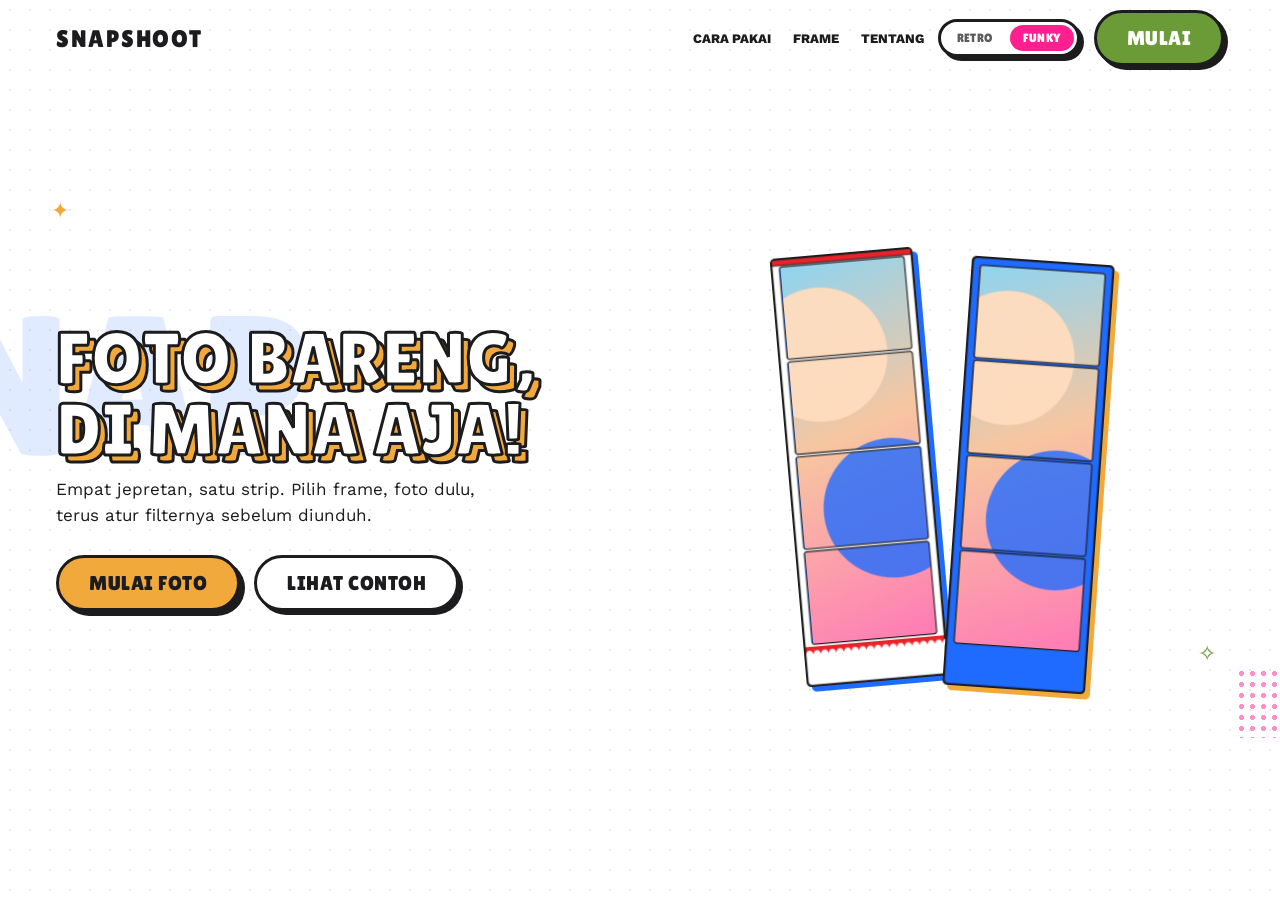
==== index.html @ 608e0dc8 "feat: end the photo session with a compact continue button so the last shot can be retaken" ====
<!DOCTYPE html>
<html lang="id" data-theme="funky">
<head>
<meta charset="utf-8">
<meta name="viewport" content="width=device-width, initial-scale=1, viewport-fit=cover">
<title>Snapshoot — Photobooth online, langsung dari browser</title>
<meta name="description" content="Photobooth virtual gratis. Ambil empat foto, pilih filter dan frame, lalu unduh strip fotomu. Semua diproses di perangkatmu sendiri.">
<meta name="theme-color" content="#1F6BFF">
<script>
(function () {
  var saved = null;
  try { saved = localStorage.getItem('snapshoot-theme'); } catch (e) {}
  document.documentElement.setAttribute('data-theme', saved === 'retro' ? 'retro' : 'funky');
})();
</script>
<link rel="preconnect" href="https://fonts.googleapis.com">
<link rel="preconnect" href="https://fonts.gstatic.com" crossorigin>
<link href="https://fonts.googleapis.com/css2?family=Fredoka:wght@500;600;700&family=Nunito:wght@400;600;700&family=Caveat:wght@600&family=Lilita+One&family=Work+Sans:wght@400;600;800&display=swap" rel="stylesheet">
<link rel="stylesheet" href="css/main.css">
<link rel="stylesheet" href="css/theme-retro.css">
<link rel="stylesheet" href="css/theme-funky.css">
</head>
<body>

<!-- landing -->
<section class="view view-landing is-active" id="view-landing">
  <div class="decor funky-decor" aria-hidden="true">
    <span class="decor-word decor-word-landing">SNAP</span>
    <span class="decor-star decor-star-a">✦</span>
    <span class="decor-star decor-star-b">✧</span>
    <span class="decor-dots decor-dots-a"></span>
  </div>

  <header class="site-head">
    <button class="brand" type="button" data-nav="landing">SNAPSHOOT</button>
    <div class="head-right">
      <nav class="head-nav">
        <button type="button" data-copy="nav.1" data-nav="frame"></button>
        <button type="button" data-copy="nav.2" data-nav="frame"></button>
        <button type="button" data-copy="nav.3" data-nav="landing"></button>
      </nav>
      <div class="theme-toggle" role="group" aria-label="Pilih tema tampilan">
        <button type="button" data-theme-set="retro">Retro</button>
        <button type="button" data-theme-set="funky">Funky</button>
      </div>
      <button class="btn btn-ghost head-cta" type="button" data-copy="nav.start" data-nav="frame"></button>
    </div>
  </header>

  <div class="landing-body">
    <div class="hero-banner funky-decor" aria-hidden="true">
      <span class="hero-banner-bolt">⚡</span>
      <span class="hero-banner-title" data-text="SNAPSHOOT">SNAPSHOOT</span>
      <span class="hero-banner-tag">STEP UP, STRIKE A POSE!</span>
    </div>

    <div class="hero-copy">
      <span class="hero-brand">SNAPSHOOT</span>
      <p class="hero-kicker retro-decor" data-copy="hero.kicker"></p>
      <h1 class="hero-title">
        <span class="hero-title-ghost" aria-hidden="true"></span>
        <span class="hero-title-main"></span>
      </h1>
      <p class="hero-sub" data-copy="hero.sub"></p>
      <div class="hero-actions">
        <button class="btn btn-primary" type="button" data-copy="hero.cta" data-nav="frame"></button>
        <button class="btn btn-ghost" type="button" data-copy="hero.ghost" data-nav="frame"></button>
      </div>
    </div>

    <div class="hero-strips" aria-hidden="true">
      <div class="hero-strip"><img alt="" id="hero-frame-1"></div>
      <div class="hero-strip"><img alt="" id="hero-frame-2"></div>
    </div>
  </div>

  <div class="page-foot foot-cta">
    <button class="btn btn-primary btn-block" type="button" data-copy="hero.cta" data-nav="frame"></button>
  </div>
</section>

<!-- pilih frame -->
<section class="view view-frame" id="view-frame">
  <div class="decor funky-decor" aria-hidden="true">
    <span class="decor-word decor-word-frame">FRAME</span>
    <span class="decor-star decor-star-a">✦</span>
    <span class="decor-checker"></span>
  </div>

  <div class="step-head">
    <button class="round-btn" type="button" data-nav="landing" aria-label="Kembali">
      <svg class="icon-back" viewBox="0 0 24 24" aria-hidden="true" focusable="false"><path d="M21 12H3.5M10.5 5.5 3.5 12l7 6.5"/></svg>
    </button>
    <div class="step-head-text">
      <span class="step-badge" data-copy="frame.step"></span>
      <h2 class="page-title" data-copy="frame.title"></h2>
    </div>
    <p class="page-sub" data-copy="frame.sub"></p>
  </div>

  <div class="page-body">
    <div class="grid grid-frame" id="frame-grid"></div>
  </div>

  <div class="page-foot foot-bar">
    <span class="foot-note" id="frame-note"></span>
    <button class="btn btn-primary" type="button" data-copy="frame.next" data-nav="capture"></button>
  </div>
</section>

<!-- capture -->
<section class="view view-capture" id="view-capture">
  <div class="decor funky-decor" aria-hidden="true">
    <span class="decor-rays"></span>
    <span class="decor-star decor-star-a">✦</span>
    <span class="decor-star decor-star-b">✧</span>
  </div>

  <div class="capture-top">
    <button class="round-btn round-btn-light is-close" type="button" id="capture-back" data-nav="frame" aria-label="Keluar dari kamera">
      <svg class="icon-back" viewBox="0 0 24 24" aria-hidden="true" focusable="false"><path d="M21 12H3.5M10.5 5.5 3.5 12l7 6.5"/></svg>
      <span class="icon-close">✕</span>
    </button>
    <span class="capture-count" id="capture-count"></span>
    <span class="round-spacer"></span>
    <button class="btn btn-primary capture-next" type="button" id="capture-next" data-copy="capture.next" data-nav="filter" hidden></button>
  </div>

  <div class="progress" id="capture-progress" aria-hidden="true"></div>

  <div class="capture-body">
    <div class="capture-main">
      <div class="stage" id="capture-stage">
        <video id="camera" playsinline autoplay muted></video>
        <span class="stage-hint" id="stage-hint"></span>
        <div class="countdown" id="countdown" hidden><span></span></div>
        <div class="stage-flash" id="stage-flash"></div>
        <div class="stage-thumbs" id="stage-thumbs"></div>
      </div>

      <div class="notice" id="panel-denied" hidden>
        <span class="notice-sticker funky-decor">CEK<br>IZIN</span>
        <div class="notice-icon"><span class="notice-icon-body"></span><span class="notice-icon-slash"></span></div>
        <div>
          <h2 class="notice-title" data-copy-html="denied.title"></h2>
          <p class="notice-text" id="denied-text"></p>
        </div>
        <div class="notice-box">
          <div class="notice-box-title" data-copy="denied.how"></div>
          <div class="notice-box-text" id="denied-steps"></div>
        </div>
      </div>

      <div class="notice" id="panel-upload" hidden>
        <div class="notice-icon notice-icon-upload"><span>↑</span></div>
        <div>
          <h2 class="notice-title" data-copy-html="upload.title"></h2>
          <p class="notice-text" data-copy="upload.text"></p>
        </div>
        <div class="upload-slots" id="upload-slots"></div>
        <p class="upload-status" id="upload-status"></p>
      </div>
    </div>

    <aside class="strip-panel" id="strip-panel">
      <span class="step-badge" data-copy="capture.panel"></span>
      <div class="strip-panel-slots" id="strip-panel-slots"></div>
      <p class="strip-panel-note" id="strip-panel-note"></p>
    </aside>
  </div>

  <div class="capture-controls" id="capture-controls">
    <button class="round-btn round-btn-soft" type="button" id="timer-btn">3s</button>
    <button class="shutter" type="button" id="shutter"><span>SNAP!</span></button>
    <button class="round-btn round-btn-accent" type="button" id="reset-btn" aria-label="Ulangi foto terakhir">↺</button>
  </div>

  <div class="page-foot capture-foot" id="denied-actions" hidden>
    <button class="btn btn-primary btn-block" type="button" id="retry-camera" data-copy="denied.retry"></button>
    <button class="btn btn-outline btn-block" type="button" id="open-upload" data-copy="denied.upload"></button>
  </div>

  <div class="page-foot capture-foot" id="upload-actions" hidden>
    <label class="btn btn-primary btn-block" for="upload-input" data-copy="upload.pick"></label>
    <input type="file" id="upload-input" accept="image/*" multiple hidden>
    <button class="btn btn-outline btn-block" type="button" id="upload-back" data-copy="upload.back"></button>
  </div>
</section>

<!-- pilih filter -->
<section class="view view-filter" id="view-filter">
  <div class="decor funky-decor" aria-hidden="true">
    <span class="decor-word decor-word-filter">POP</span>
    <span class="decor-star decor-star-a">✦</span>
    <span class="decor-star decor-star-b">✧</span>
  </div>

  <div class="step-head">
    <button class="round-btn" type="button" data-nav="capture" aria-label="Kembali">
      <svg class="icon-back" viewBox="0 0 24 24" aria-hidden="true" focusable="false"><path d="M21 12H3.5M10.5 5.5 3.5 12l7 6.5"/></svg>
    </button>
    <div class="step-head-text">
      <span class="step-badge" data-copy="filter.step"></span>
      <h2 class="page-title" data-copy="filter.title"></h2>
    </div>
    <p class="page-sub" data-copy="filter.sub"></p>
  </div>

  <div class="page-body">
    <div class="grid grid-filter" id="filter-grid"></div>
  </div>

  <div class="page-foot foot-bar">
    <span class="foot-note" id="filter-note"></span>
    <button class="btn btn-primary" type="button" data-copy="filter.next" data-nav="result"></button>
  </div>
</section>

<!-- hasil -->
<section class="view view-result" id="view-result">
  <div class="decor funky-decor" aria-hidden="true">
    <span class="decor-word decor-word-result">YAY</span>
    <span class="decor-star decor-star-a">✦</span>
    <span class="decor-star decor-star-b">✧</span>
    <span class="decor-dots decor-dots-a"></span>
  </div>

  <div class="result-body">
    <div class="result-preview">
      <div class="result-strip">
        <span class="result-sticker funky-decor">SNAP<br>CO.</span>
        <canvas id="result-canvas" width="600" height="1800" aria-label="Strip foto hasil"></canvas>
      </div>
    </div>

    <div class="result-copy">
      <div class="result-head">
        <span class="pill" data-copy="result.pill"></span>
        <h2 class="result-title" data-copy="result.title"></h2>
      </div>

      <div class="result-detail">
        <span class="result-detail-label" data-copy="result.detailLabel"></span>
        <p id="result-detail-text"></p>
      </div>

      <div class="result-actions">
        <button class="btn btn-primary" type="button" id="download-btn" data-copy="result.download"></button>
        <div class="result-actions-row">
          <button class="btn btn-secondary" type="button" id="share-btn" data-copy="result.share"></button>
          <button class="btn btn-ghost" type="button" id="again-btn" data-copy="result.again"></button>
        </div>
      </div>

      <p class="result-note retro-decor" data-copy="result.note"></p>
      <p class="result-status" id="result-status" role="status"></p>
    </div>
  </div>
</section>

<script src="js/data.js"></script>
<script src="js/frames.generated.js"></script>
<script src="js/theme.js"></script>
<script src="js/compositing.js"></script>
<script src="js/camera.js"></script>
<script src="js/main.js"></script>
</body>
</html>
---- css/main.css ----
*, *::before, *::after { box-sizing: border-box; }

html { -webkit-text-size-adjust: 100%; height: 100dvh; }

body {
  margin: 0;
  height: 100dvh;
  background-color: var(--bg);
  background-image: var(--bg-image);
  background-size: var(--bg-size);
  color: var(--ink);
  font-family: var(--font-body);
  -webkit-font-smoothing: antialiased;
  overflow: hidden;
}

button { font: inherit; color: inherit; background: none; border: none; padding: 0; cursor: pointer; }
img { display: block; max-width: 100%; }
h1, h2, p { margin: 0; }

.funky-decor { display: none; }
[data-theme="funky"] .funky-decor { display: block; }
[data-theme="funky"] .retro-decor { display: none; }

.view { display: none; position: relative; flex-direction: column; height: 100dvh; overflow: hidden; }
.view.is-active { display: flex; }

.decor { position: absolute; inset: 0; pointer-events: none; overflow: hidden; z-index: 0; }
.view > *:not(.decor) { position: relative; z-index: 1; }

/* tombol */
.btn {
  display: inline-flex;
  align-items: center;
  justify-content: center;
  font-family: var(--btn-font);
  font-weight: var(--btn-weight);
  font-size: var(--btn-size);
  letter-spacing: var(--btn-tracking);
  text-transform: var(--btn-transform);
  padding: var(--btn-pad);
  border-radius: var(--radius-btn);
  border: var(--bw) solid var(--bc);
  background: var(--surface);
  color: var(--ink);
  box-shadow: var(--shadow-btn);
  transition: transform .1s ease, box-shadow .1s ease, filter .1s ease;
}
.btn:active { transform: translate(var(--press), var(--press)); box-shadow: var(--shadow-btn-active); }
.btn-primary { background: var(--primary); color: var(--on-primary); }
.btn-secondary { background: var(--secondary); color: var(--on-secondary); }
.btn-ghost { background: var(--ghost-bg); border: var(--ghost-bw) solid var(--ghost-border); color: var(--ghost-ink); box-shadow: var(--shadow-ghost); }
.btn-outline { background: var(--outline-bg); border: var(--outline-bw) solid var(--outline-border); color: var(--outline-ink); box-shadow: var(--shadow-outline); }
.btn-block { width: 100%; padding: var(--btn-pad-block); font-size: var(--btn-size-block); }
label.btn { cursor: pointer; }

.round-btn {
  width: var(--round-size);
  height: var(--round-size);
  flex: 0 0 var(--round-size);
  padding: 0;
  border-radius: 50%;
  border: var(--round-bw) solid var(--round-bc);
  background: var(--round-bg);
  color: var(--round-ink);
  box-shadow: var(--shadow-round);
  font-size: 17px;
  line-height: 1;
  display: flex;
  align-items: center;
  justify-content: center;
}
.icon-back {
  width: 62%;
  height: 62%;
  fill: none;
  stroke: currentColor;
  stroke-width: var(--icon-stroke);
  stroke-linecap: var(--icon-cap);
  stroke-linejoin: var(--icon-join);
}
.round-btn.is-close .icon-back { display: none; }
.round-btn:not(.is-close) .icon-close { display: none; }
.round-btn:disabled { opacity: .4; cursor: default; }
.round-spacer { width: var(--round-size); flex: 0 0 var(--round-size); }
.round-btn-light { border-color: var(--round-light-bc); background: var(--round-light-bg); color: var(--round-light-ink); }
.round-btn-soft {
  width: var(--ctrl-size);
  height: var(--ctrl-size);
  flex-basis: var(--ctrl-size);
  background: var(--soft-bg);
  color: var(--soft-ink);
  border: var(--ctrl-bw) solid var(--ctrl-bc);
  box-shadow: var(--shadow-ctrl);
  font-family: var(--ctrl-font);
  font-size: 15px;
}
.round-btn-accent {
  width: var(--ctrl-size);
  height: var(--ctrl-size);
  flex-basis: var(--ctrl-size);
  background: var(--accent);
  color: var(--on-accent);
  border: var(--ctrl-bw) solid var(--ctrl-bc);
  box-shadow: var(--shadow-ctrl);
  font-size: 21px;
}

/* header landing */
.site-head {
  display: flex;
  align-items: center;
  justify-content: space-between;
  gap: 12px;
  padding: 12px var(--pad) 0;
  min-height: 34px;
}
.brand {
  font-family: var(--brand-font);
  font-weight: var(--brand-weight);
  font-size: var(--brand-size);
  letter-spacing: var(--brand-tracking);
  color: var(--brand-ink);
  background: var(--brand-bg);
  border: var(--brand-border);
  border-radius: 30px;
  padding: var(--brand-pad);
  box-shadow: var(--brand-shadow);
}
.head-right { display: flex; align-items: center; gap: 14px; margin-left: auto; }
.head-nav { display: none; gap: 22px; font-family: var(--nav-font); font-weight: var(--nav-weight); font-size: var(--nav-size); text-transform: var(--nav-transform); color: var(--nav-ink); }
.head-nav button { color: inherit; text-transform: inherit; }
.head-cta { display: none; }
.theme-toggle {
  display: flex;
  gap: 4px;
  padding: 3px;
  border-radius: 30px;
  border: var(--toggle-bw) solid var(--toggle-bc);
  background: var(--surface);
  box-shadow: var(--shadow-toggle);
}
.theme-toggle button {
  font-family: var(--btn-font);
  font-weight: var(--btn-weight);
  font-size: 11.5px;
  letter-spacing: .4px;
  text-transform: var(--btn-transform);
  padding: 6px 13px;
  border-radius: 30px;
  color: var(--muted);
}
.theme-toggle button.is-active { background: var(--select); color: var(--on-select); }

/* landing */
.landing-body {
  flex: 1;
  min-height: 0;
  display: flex;
  flex-direction: column;
  justify-content: center;
  gap: var(--hero-gap);
  padding: 8px var(--pad) 6px;
}
.hero-copy { display: flex; flex-direction: column; align-items: var(--hero-align); text-align: var(--hero-text-align); }
.hero-brand {
  display: none;
  font-family: var(--brand-font);
  font-weight: var(--brand-weight);
  font-size: 15px;
  letter-spacing: var(--brand-tracking);
  color: var(--brand-ink);
  margin-bottom: 10px;
}
.hero-kicker { font-family: var(--font-accent); font-weight: 600; font-size: 26px; line-height: 1; color: var(--select); }
.hero-title {
  position: relative;
  margin-top: var(--hero-title-gap);
  font-family: var(--font-display);
  font-weight: var(--display-weight);
  font-size: var(--hero-size);
  line-height: var(--title-leading);
  letter-spacing: var(--title-tracking);
  text-transform: var(--title-transform);
  color: var(--ink);
}
.hero-title-main { position: relative; display: block; }
.hero-title-main span { color: var(--title-accent); }
.hero-title-ghost { display: none; }
.hero-sub { margin-top: 12px; font-size: var(--hero-sub-size); line-height: 1.55; color: var(--muted); max-width: var(--hero-sub-width); }
.hero-actions { display: none; gap: 14px; margin-top: 26px; }
.hero-strips { flex: 1; min-height: 0; container-type: size; display: flex; justify-content: center; align-items: center; gap: 14px; padding: 4px 0; }
.hero-strip { position: relative; display: inline-block; filter: var(--strip-shadow); }
.hero-strip::before { content: ''; position: absolute; top: 2.2%; bottom: 10%; left: 6.7%; right: 6.7%; background: var(--photo-placeholder); }
.hero-strip img { position: relative; height: min(30vh, 268px, calc(100cqh - 16px)); width: auto; }
.hero-strip:first-child { transform: rotate(-4deg); }
.hero-strip:last-child { transform: rotate(4deg); margin-top: 16px; }

.page-foot { padding: 16px var(--pad) var(--foot-bottom); display: flex; flex-direction: column; gap: 10px; }
.page-foot[hidden] { display: none; }
.foot-cta { background: var(--foot-cta-bg); }
.foot-bar { flex-direction: row; align-items: center; gap: 12px; background: var(--foot-bg); border-top: var(--foot-line); }
.foot-note { flex: 1; font-family: var(--foot-font); font-weight: var(--foot-weight); font-size: var(--foot-size); color: var(--foot-ink); text-transform: var(--foot-transform); }

/* judul langkah */
.step-head {
  display: grid;
  grid-template-columns: auto 1fr;
  align-items: center;
  gap: 6px 12px;
  padding: 10px var(--pad) 0;
}
.step-head-text { display: contents; }
.step-badge {
  justify-self: start;
  font-family: var(--badge-font);
  font-weight: var(--badge-weight);
  font-size: var(--badge-size);
  letter-spacing: var(--badge-tracking);
  text-transform: uppercase;
  color: var(--badge-ink);
  background: var(--badge-bg);
  border: var(--badge-border);
  border-radius: 20px;
  padding: var(--badge-pad);
}
.page-title {
  grid-column: 1 / -1;
  margin-top: 8px;
  font-family: var(--font-display);
  font-weight: var(--display-weight);
  font-size: var(--page-title-size);
  line-height: var(--title-leading);
  text-transform: var(--title-transform);
  color: var(--ink);
}
.page-sub { grid-column: 1 / -1; margin-top: 6px; font-size: var(--sub-size); line-height: 1.5; color: var(--muted); }

.page-body { flex: 1; min-height: 0; overflow-y: auto; overscroll-behavior: contain; padding: var(--grid-top) var(--pad) 18px; }

/* kartu pilihan */
.grid { display: grid; gap: var(--grid-gap); align-content: start; }
.grid-filter { grid-template-columns: repeat(2, 1fr); }
.grid-frame { grid-template-columns: repeat(2, 1fr); }

.card { display: flex; flex-direction: column; text-align: left; }
.card-label {
  font-family: var(--card-label-font);
  font-weight: var(--card-label-weight);
  font-size: var(--card-label-size);
  text-transform: var(--card-label-transform);
  color: var(--ink);
}
.card.is-selected .card-label { color: var(--select); }
.card-check {
  position: absolute;
  top: var(--check-top);
  right: var(--check-right);
  z-index: 2;
  width: var(--check-size);
  height: var(--check-size);
  border-radius: 50%;
  background: var(--accent);
  color: var(--on-accent);
  border: var(--check-border);
  display: none;
  align-items: center;
  justify-content: center;
  font-family: var(--check-font);
  font-size: var(--check-font-size);
  transform: rotate(var(--check-rotate));
}
.card.is-selected .card-check { display: flex; }

.filter-card .card-label { margin-top: var(--filter-label-gap); }
.filter-preview {
  position: relative;
  aspect-ratio: 520 / 383;
  border-radius: var(--filter-preview-radius);
  border: var(--card-border);
}
.filter-preview-media {
  position: absolute;
  inset: 0;
  border-radius: inherit;
  background: var(--photo-placeholder);
  background-size: cover;
  background-position: center;
}
.card.is-selected .filter-preview { border: var(--card-border-selected); }
.card.is-selected .filter-preview::after {
  content: '';
  position: absolute;
  inset: 0;
  border-radius: inherit;
  box-shadow: var(--filter-selected-shadow);
  pointer-events: none;
}

.frame-card { align-items: center; text-align: center; gap: 8px; container-type: inline-size; }
.frame-thumb {
  position: relative;
  display: block;
  width: min(100%, calc(62vh / 3));
  aspect-ratio: 1 / 3;
  filter: var(--frame-thumb-shadow);
}
.frame-thumb-fill { position: absolute; top: 2.2%; bottom: 10%; left: 6.7%; right: 6.7%; background: var(--photo-placeholder); }
.frame-thumb img { position: absolute; inset: 0; width: 100%; height: 100%; }
.card.is-selected .frame-thumb { outline: var(--frame-outline); outline-offset: 5px; border-radius: 3px; }

/* capture */
.view-capture { background: var(--capture-bg); color: var(--on-capture); }
.capture-top { display: flex; align-items: center; justify-content: space-between; gap: 10px; padding: 10px var(--pad) 0; }
.capture-next { padding: 10px 20px; font-size: 15px; }
.capture-next[hidden] { display: none; }
.capture-top:has(.capture-next:not([hidden])) .round-spacer { display: none; }
.capture-count {
  font-family: var(--count-font);
  font-weight: var(--count-weight);
  font-size: var(--count-size);
  letter-spacing: var(--count-tracking);
  text-transform: var(--title-transform);
  color: var(--count-ink);
  background: var(--count-bg);
  border: var(--count-border);
  border-radius: 30px;
  padding: var(--count-pad);
  box-shadow: var(--count-shadow);
}
.progress { display: flex; gap: 7px; padding: 14px var(--pad) 0; }
.progress[hidden] { display: none; }
.progress-bar { flex: 1; height: var(--progress-h); border-radius: 6px; border: var(--progress-border); background: var(--progress-bg); }
.progress-bar.is-filled { background: var(--progress-fill); }

.capture-body { flex: 1; display: flex; flex-direction: column; padding: 16px var(--pad); min-height: 0; }
.capture-main { flex: 1; min-height: 0; display: flex; align-items: center; justify-content: center; container-type: size; }

.stage {
  position: relative;
  width: min(100%, calc(100cqh * 3 / 4));
  aspect-ratio: 3 / 4;
  border-radius: var(--radius-stage);
  border: var(--stage-border);
  box-shadow: var(--shadow-stage);
  overflow: hidden;
  background: var(--stage-bg);
}
.stage[hidden] { display: none; }
.stage video { width: 100%; height: 100%; object-fit: cover; transform: scaleX(-1); }
.stage-hint { position: absolute; top: 13px; left: 13px; font-family: ui-monospace, Menlo, monospace; font-size: 10.5px; color: rgba(255, 255, 255, .55); }
.countdown { position: absolute; inset: 0; display: flex; align-items: center; justify-content: center; }
.countdown[hidden] { display: none; }
.countdown span {
  display: flex;
  align-items: center;
  justify-content: center;
  width: var(--countdown-circle);
  height: var(--countdown-circle);
  border-radius: 50%;
  background: var(--countdown-bg);
  font-family: var(--font-display);
  font-weight: var(--display-weight);
  font-size: var(--countdown-size);
  line-height: 1;
  color: var(--countdown-ink);
  -webkit-text-stroke-width: var(--countdown-stroke-w);
  -webkit-text-stroke-color: var(--countdown-stroke-c);
}
.stage-flash { position: absolute; inset: 0; background: #fff; opacity: 0; pointer-events: none; }
.stage-flash.is-on { animation: flash .45s ease-out; }
@keyframes flash { from { opacity: .85; } to { opacity: 0; } }

.stage-thumbs { position: absolute; left: 0; right: 0; bottom: 0; display: flex; gap: 6px; padding: 12px; justify-content: center; }
.stage-thumb {
  width: var(--thumb-w);
  height: var(--thumb-h);
  border-radius: 5px;
  border: 2px dashed var(--thumb-empty-border);
  display: flex;
  align-items: center;
  justify-content: center;
  font-size: 12px;
  color: rgba(255, 255, 255, .5);
  overflow: hidden;
}
.stage-thumb.is-filled { border: var(--thumb-border); }
.stage-thumb canvas { width: 100%; height: 100%; object-fit: cover; }

.capture-controls { display: flex; align-items: center; justify-content: space-between; padding: 0 var(--pad) var(--controls-bottom); }
.capture-controls[hidden] { display: none; }
.shutter {
  width: var(--shutter-size);
  height: var(--shutter-size);
  border-radius: 50%;
  background: var(--shutter-bg);
  border: var(--shutter-border);
  box-shadow: var(--shutter-shadow);
  font-family: var(--font-display);
  font-size: 17px;
  color: var(--shutter-ink);
}
.shutter span { display: var(--shutter-label); }
.shutter:disabled { filter: grayscale(1); opacity: .5; cursor: default; }

.capture-foot { background: var(--capture-foot-bg); }

.strip-panel { display: none; }

/* state izin kamera & unggah */
.notice {
  position: relative;
  width: 100%;
  display: flex;
  flex-direction: column;
  align-items: center;
  gap: var(--notice-gap);
  text-align: center;
  padding: var(--notice-pad);
  border-radius: var(--radius-stage);
  border: var(--notice-border);
  background: var(--notice-bg);
  box-shadow: var(--shadow-stage);
  color: var(--notice-ink);
}
.notice[hidden] { display: none; }
.notice-icon {
  position: relative;
  width: var(--notice-icon-size);
  height: var(--notice-icon-size);
  border-radius: 50%;
  background: var(--notice-icon-bg);
  border: var(--notice-icon-border);
  display: flex;
  align-items: center;
  justify-content: center;
}
.notice-icon-body { width: 36px; height: 28px; border: 3px solid var(--notice-icon-ink); border-radius: 6px; }
.notice-icon-slash { position: absolute; width: 66px; height: var(--notice-slash-h); border-radius: 3px; background: var(--danger); border: var(--notice-slash-border); transform: rotate(-38deg); }
.notice-icon-upload { font-family: var(--font-display); font-size: 30px; color: var(--notice-icon-ink); }
.notice-title { font-family: var(--font-display); font-weight: var(--display-weight); font-size: var(--notice-title-size); line-height: 1.1; text-transform: var(--title-transform); color: var(--notice-ink); }
.notice-text { margin-top: 10px; font-size: var(--notice-text-size); line-height: 1.6; color: var(--notice-muted); }
.notice-box { width: 100%; text-align: left; border-radius: var(--notice-box-radius); padding: 14px 16px; background: var(--notice-box-bg); border: var(--notice-box-border); }
.notice-box-title { font-family: var(--notice-box-font); font-weight: var(--notice-box-weight); font-size: var(--notice-box-title-size); color: var(--notice-box-title); margin-bottom: 6px; text-transform: var(--title-transform); }
.notice-box-text { font-size: 13px; line-height: 1.6; color: var(--notice-box-ink); }

.upload-slots { display: flex; gap: 8px; width: 100%; justify-content: center; }
.upload-slot {
  flex: 1;
  max-width: 74px;
  aspect-ratio: 3 / 4;
  border-radius: 6px;
  border: 2px dashed var(--upload-slot-border);
  display: flex;
  align-items: center;
  justify-content: center;
  font-size: 13px;
  color: var(--notice-muted);
  overflow: hidden;
}
.upload-slot.is-filled { border: var(--thumb-border); }
.upload-slot canvas { width: 100%; height: 100%; object-fit: cover; }
.upload-status { font-size: 13.5px; color: var(--notice-muted); }

/* hasil */
.result-body { flex: 1; display: flex; flex-direction: column; padding: 12px var(--pad) 0; }
.result-copy { display: contents; }
.result-head { order: 1; text-align: center; }
.pill {
  display: inline-block;
  font-family: var(--pill-font);
  font-weight: var(--pill-weight);
  font-size: var(--pill-size);
  letter-spacing: var(--pill-tracking);
  text-transform: uppercase;
  color: var(--pill-ink);
  background: var(--pill-bg);
  border: var(--pill-border);
  border-radius: 20px;
  padding: var(--pill-pad);
}
.result-title {
  margin-top: 10px;
  font-family: var(--font-display);
  font-weight: var(--result-title-weight);
  font-size: var(--result-title-size);
  line-height: 1.05;
  text-transform: var(--title-transform);
}
.result-preview { order: 2; flex: 1; display: flex; align-items: center; justify-content: center; min-height: 0; container-type: size; padding: 10px 0; }
.result-strip { position: relative; }
.result-strip canvas {
  display: block;
  width: auto;
  height: auto;
  max-height: min(52vh, 100cqh);
  max-width: 62vw;
  background: var(--photo-placeholder);
  filter: var(--strip-shadow);
}
.result-detail { order: 3; display: none; }
.result-actions { order: 4; display: flex; flex-direction: column; gap: 10px; padding: 14px var(--pad) var(--foot-bottom); margin: 0 calc(var(--pad) * -1); background: var(--foot-cta-bg); }
.result-actions-row { display: flex; gap: 10px; }
.result-actions .btn { flex: 1; white-space: nowrap; }
.result-actions > .btn { width: 100%; padding: var(--btn-pad-block); font-size: var(--btn-size-block); }
.result-note { order: 5; display: none; }
.result-status { order: 6; text-align: center; font-size: 13px; color: var(--muted); padding: 10px var(--pad) 16px; }
.result-status:empty { display: none; }

@media (min-width: 720px) {
  .head-nav { display: flex; }
  .hero-actions { display: flex; }
  .foot-cta { display: none; }
  .hero-strip img { height: min(34vh, 340px, calc(100cqh - 16px)); }
  .hero-strips { gap: 26px; }
  .hero-copy { align-items: center; text-align: center; }
  .hero-brand { font-size: 16px; margin-bottom: 12px; }
  .hero-sub { max-width: 44ch; }

  .step-head { padding-top: 14px; gap: 8px 14px; }
  .page-title { margin-top: 14px; }
  .page-sub { margin-top: 8px; }

  .grid-filter, .grid-frame { grid-template-columns: repeat(3, 1fr); gap: 26px; }

  .capture-main { justify-content: center; }
  .stage { width: min(100%, calc(100cqh * 520 / 383)); max-width: none; aspect-ratio: 520 / 383; }
  .capture-controls { justify-content: center; gap: 60px; }
  .notice { max-width: 560px; margin: 0 auto; }
  .capture-foot { flex-direction: row; max-width: 560px; width: 100%; align-self: center; }
  .capture-foot .btn { flex: 1; width: auto; }

  .result-strip canvas { max-height: min(52vh, 100cqh); max-width: 40vw; }
  .result-actions {
    flex-direction: row;
    padding-left: max(var(--pad), calc((100% - 560px) / 2 + var(--pad)));
    padding-right: max(var(--pad), calc((100% - 560px) / 2 + var(--pad)));
  }
  .result-actions > .btn { width: auto; flex: 1; }
  .result-actions-row { flex: 2; }
}

@media (min-width: 1080px) {
  .head-cta { display: inline-flex; }
  .landing-body { flex-direction: row; align-items: center; gap: 48px; padding-bottom: 40px; }
  .hero-copy { flex: 1; align-items: flex-start; text-align: left; }
  .hero-sub { max-width: 42ch; }
  .hero-strips { flex: 1; align-self: stretch; gap: 26px; }
  .hero-strip img { height: min(52vh, 430px, calc(100cqh - 16px)); }

  .step-head { display: flex; align-items: center; gap: 18px; padding-top: 24px; }
  .step-head-text { display: flex; flex-direction: column; align-items: flex-start; gap: 6px; }
  .page-title { margin-top: 0; }
  .page-sub { margin: 0 0 0 auto; text-align: right; max-width: 38ch; }

  .grid-filter { grid-template-columns: repeat(3, 1fr); gap: 22px; }
  .grid-frame { grid-template-columns: repeat(6, 1fr); gap: 22px; }

  .page-body { display: flex; overflow: hidden; padding-bottom: 12px; }
  .grid { flex: 1; min-height: 0; grid-auto-rows: minmax(0, 1fr); }
  .filter-preview { flex: 1; min-height: 0; aspect-ratio: auto; }
  .frame-thumb { flex: 1; min-height: 0; width: auto; max-width: 100%; max-height: calc(100cqw * 3); }

  .view-capture.is-active {
    display: grid;
    grid-template-columns: 1fr 320px;
    grid-template-rows: auto auto 1fr auto auto;
    column-gap: 36px;
    padding: 0 var(--pad);
  }
  .view-capture.is-active:has(#strip-panel[hidden]) { grid-template-columns: 1fr; column-gap: 0; }
  .capture-top { grid-column: 1 / -1; padding: 10px 0 0; }
  .progress { grid-column: 1 / -1; padding: 14px 0 0; }
  .capture-body { display: contents; }
  .capture-main { position: relative; z-index: 1; grid-column: 1; grid-row: 3; min-width: 0; padding-top: 16px; }
  .stage { width: 100%; max-width: none; height: 100%; aspect-ratio: auto; }
  .stage-thumbs { display: none; }
  .capture-controls { grid-column: 1; grid-row: 4; padding: 28px 0 34px; }
  .capture-foot { grid-column: 1 / -1; grid-row: 5; justify-self: center; }
  .strip-panel {
    position: relative;
    z-index: 1;
    grid-column: 2;
    grid-row: 3 / 5;
    display: flex;
    flex-direction: column;
    gap: 14px;
    margin: 16px 0 34px;
    padding: 22px;
    border-radius: var(--radius-stage);
    background: var(--panel-bg);
    border: var(--panel-border);
    box-shadow: var(--shadow-stage);
    color: var(--panel-ink);
  }
  .strip-panel[hidden] { display: none; }
  .strip-panel-slots { flex: 1; min-height: 0; display: flex; flex-direction: column; gap: 10px; }
  .panel-slot {
    flex: 1;
    min-height: 0;
    border-radius: 6px;
    border: 2px dashed var(--upload-slot-border);
    display: flex;
    align-items: center;
    justify-content: center;
    font-size: 12px;
    color: var(--panel-slot-ink);
    overflow: hidden;
  }
  .panel-slot.is-filled { border: var(--thumb-border); }
  .panel-slot canvas { width: 100%; height: 100%; object-fit: cover; }
  .strip-panel-note { text-align: center; font-family: var(--foot-font); font-weight: var(--foot-weight); font-size: var(--foot-size); color: var(--panel-note-ink); text-transform: var(--foot-transform); }

  .result-body { display: grid; grid-template-columns: 1fr 1fr; align-items: center; gap: 56px; padding: 36px 72px; }
  .result-copy { order: 2; display: flex; flex-direction: column; align-items: flex-start; gap: 14px; }
  .result-head { text-align: left; }
  .result-title { margin-top: 14px; font-size: var(--result-title-size-lg); }
  .result-preview { order: 1; align-self: stretch; padding: 0; }
  .result-strip canvas { max-height: min(66vh, 100cqh); max-width: 260px; }
  .result-detail { display: block; font-size: 17px; line-height: 1.6; color: var(--muted); max-width: 42ch; }
  .result-detail-label { display: none; }
  .result-actions { width: 100%; margin: 0; padding: 14px 0 0; background: none; max-width: 520px; flex-direction: row; }
  .result-actions > .btn { width: auto; flex: 1; }
  .result-note { display: block; font-family: var(--font-accent); font-weight: 600; font-size: 22px; color: var(--select); }
  .result-status { text-align: left; padding: 0; }
}
---- css/theme-retro.css ----
:root, [data-theme="retro"] {
  --bg: #F7EFE1;
  --bg-image: none;
  --bg-size: auto;
  --surface: #FFFDF9;
  --ink: #4A3728;
  --muted: #7A6555;
  --primary: #D96B45;
  --on-primary: #FFFDF9;
  --select: #D96B45;
  --on-select: #FFFDF9;
  --danger: #D96B45;
  --secondary: #8A9A7E;
  --on-secondary: #FFFDF9;
  --accent: #E8B44A;
  --on-accent: #2B2320;

  --font-display: 'Fredoka', sans-serif;
  --font-body: 'Nunito', sans-serif;
  --font-accent: 'Caveat', cursive;
  --display-weight: 600;

  --pad: 24px;
  --foot-bottom: 34px;
  --controls-bottom: 38px;

  --radius-btn: 22px;
  --radius-stage: 22px;

  --bw: 0px;
  --bc: transparent;
  --press: 1px;
  --shadow-btn: none;
  --shadow-btn-active: none;
  --shadow-ghost: none;
  --shadow-outline: none;
  --shadow-toggle: 0 1px 0 rgba(74, 55, 40, .08);
  --shadow-stage: none;
  --toggle-bw: 1px;
  --toggle-bc: rgba(74, 55, 40, .14);

  --btn-font: 'Fredoka', sans-serif;
  --btn-weight: 600;
  --btn-size: 16px;
  --btn-tracking: 0;
  --btn-transform: none;
  --btn-pad: 15px 30px;
  --btn-pad-block: 17px 28px;
  --btn-size-block: 17px;

  --ghost-bg: transparent;
  --ghost-bw: 2px;
  --ghost-border: #2B2320;
  --ghost-ink: #4A3728;
  --outline-bg: transparent;
  --outline-bw: 2px;
  --outline-border: rgba(247, 239, 225, .55);
  --outline-ink: #F7EFE1;

  --brand-font: 'Fredoka', sans-serif;
  --brand-weight: 700;
  --brand-size: 13px;
  --brand-tracking: 2.5px;
  --brand-ink: #4A3728;
  --brand-bg: transparent;
  --brand-border: 0;
  --brand-pad: 0;
  --brand-shadow: none;
  --nav-font: 'Nunito', sans-serif;
  --nav-weight: 600;
  --nav-size: 13px;
  --nav-transform: none;
  --nav-ink: #7A6555;

  --title-transform: none;
  --title-tracking: -.5px;
  --title-leading: 1.05;
  --title-accent: #4A3728;
  --hero-align: flex-start;
  --hero-text-align: left;
  --hero-gap: 20px;
  --hero-title-gap: 6px;
  --hero-size: 42px;
  --hero-sub-size: 15.5px;
  --hero-sub-width: 30ch;
  --page-title-size: 28px;
  --sub-size: 14.5px;

  --badge-font: 'Fredoka', sans-serif;
  --badge-weight: 600;
  --badge-size: 12px;
  --badge-tracking: 1.5px;
  --badge-ink: #66755B;
  --badge-bg: transparent;
  --badge-border: 0;
  --badge-pad: 0;

  --grid-top: 20px;
  --grid-gap: 16px;
  --card-label-font: 'Nunito', sans-serif;
  --card-label-weight: 700;
  --card-label-size: 14px;
  --card-label-transform: none;
  --card-border: 1px solid rgba(74, 55, 40, .12);
  --card-border-selected: 3px solid #D96B45;
  --filter-selected-shadow: none;
  --filter-preview-radius: 14px;
  --filter-label-gap: 8px;
  --frame-thumb-shadow: none;
  --frame-outline: 3px solid #D96B45;

  --check-size: 30px;
  --check-top: 8px;
  --check-right: 8px;
  --check-border: 0;
  --check-rotate: 0deg;
  --check-font: 'Nunito', sans-serif;
  --check-font-size: 15px;

  --photo-placeholder:
    radial-gradient(circle at 28% 26%, rgba(255, 226, 196, .95) 0 22%, transparent 22.5%),
    radial-gradient(circle at 72% 64%, rgba(138, 154, 126, .85) 0 26%, transparent 26.5%),
    linear-gradient(160deg, #E3D3BC 0%, #E8D9C4 42%, #C9A87E 100%);
  --strip-shadow: drop-shadow(0 10px 22px rgba(43, 35, 32, .22));

  --foot-cta-bg: transparent;
  --foot-bg: #FBF6EC;
  --foot-line: 1px solid rgba(74, 55, 40, .08);
  --foot-font: 'Caveat', cursive;
  --foot-weight: 600;
  --foot-size: 21px;
  --foot-ink: #7A6555;
  --foot-transform: lowercase;

  --round-size: 38px;
  --round-bw: 2px;
  --round-bc: #2B2320;
  --round-bg: transparent;
  --round-ink: #2B2320;
  --shadow-round: none;
  --round-light-bc: rgba(247, 239, 225, .5);
  --round-light-bg: transparent;
  --round-light-ink: #F7EFE1;

  --icon-stroke: 2.2px;
  --icon-cap: round;
  --icon-join: round;

  --ctrl-size: 52px;
  --ctrl-bw: 0px;
  --ctrl-bc: transparent;
  --ctrl-font: 'Fredoka', sans-serif;
  --shadow-ctrl: none;
  --soft-bg: rgba(247, 239, 225, .14);
  --soft-ink: #F7EFE1;

  --capture-bg: #2B2320;
  --on-capture: #F7EFE1;
  --capture-foot-bg: transparent;
  --stage-bg: #3B332C;
  --stage-border: 0;
  --count-font: 'Fredoka', sans-serif;
  --count-weight: 600;
  --count-size: 13px;
  --count-tracking: 1px;
  --count-ink: #F7EFE1;
  --count-bg: transparent;
  --count-border: 0;
  --count-pad: 0;
  --count-shadow: none;

  --progress-h: 5px;
  --progress-border: 0;
  --progress-bg: rgba(247, 239, 225, .22);
  --progress-fill: #E8B44A;
  --thumb-w: 46px;
  --thumb-h: 60px;
  --thumb-border: 2px solid #F7EFE1;
  --thumb-empty-border: rgba(247, 239, 225, .45);

  --countdown-circle: 132px;
  --countdown-size: 74px;
  --countdown-ink: #F7EFE1;
  --countdown-stroke-w: 0;
  --countdown-stroke-c: transparent;
  --countdown-bg: rgba(43, 35, 32, .55);

  --shutter-size: 92px;
  --shutter-bg: #D96B45;
  --shutter-border: 6px solid #F7EFE1;
  --shutter-shadow: 0 0 0 3px #D96B45;
  --shutter-ink: transparent;
  --shutter-label: none;

  --notice-bg: #3B332C;
  --notice-border: 2px dashed rgba(247, 239, 225, .28);
  --notice-pad: 28px 24px 26px;
  --notice-gap: 18px;
  --notice-ink: #F7EFE1;
  --notice-muted: rgba(247, 239, 225, .72);
  --notice-title-size: 24px;
  --notice-text-size: 15px;
  --notice-icon-size: 74px;
  --notice-icon-bg: rgba(247, 239, 225, .1);
  --notice-icon-border: 0;
  --notice-icon-ink: #E8B44A;
  --notice-slash-h: 3px;
  --notice-slash-border: 0;
  --notice-box-bg: rgba(247, 239, 225, .08);
  --notice-box-border: 0;
  --notice-box-radius: 14px;
  --notice-box-font: 'Nunito', sans-serif;
  --notice-box-weight: 700;
  --notice-box-title-size: 12.5px;
  --notice-box-title: #E8B44A;
  --notice-box-ink: rgba(247, 239, 225, .72);
  --upload-slot-border: rgba(247, 239, 225, .35);

  --panel-bg: #F7EFE1;
  --panel-border: 0;
  --panel-ink: #4A3728;
  --panel-slot-ink: #7A6555;
  --panel-note-ink: #D96B45;

  --pill-font: 'Fredoka', sans-serif;
  --pill-weight: 600;
  --pill-size: 11px;
  --pill-tracking: .4px;
  --pill-bg: #E8B44A;
  --pill-ink: #2B2320;
  --pill-border: 0;
  --pill-pad: 5px 12px;
  --result-title-weight: 700;
  --result-title-size: 30px;
  --result-title-size-lg: 52px;
}

/* penanda pilihan gaya retro */
[data-theme="retro"] .frame-card.is-selected .frame-thumb { outline: none; filter: drop-shadow(0 6px 16px rgba(217, 107, 69, .4)); }
[data-theme="retro"] .strip-panel .step-badge { color: #66755B; }
[data-theme="retro"] .btn-primary:hover { background: #C25C39; }
[data-theme="retro"] .btn-ghost:hover { background: rgba(43, 35, 32, .06); }
[data-theme="retro"] .hero-strip:last-child { display: none; }

@media (min-width: 720px) {
  [data-theme="retro"] {
    --pad: 44px;
    --hero-size: 60px;
    --hero-sub-size: 18px;
    --page-title-size: 38px;
    --sub-size: 16px;
    --round-size: 42px;
    --ctrl-size: 56px;
    --shutter-size: 104px;
    --card-label-size: 15px;
    --check-size: 34px;
    --check-font-size: 17px;
    --countdown-circle: 180px;
    --countdown-size: 100px;
    --thumb-w: 74px;
    --thumb-h: 96px;
    --count-size: 18px;
    --count-tracking: 0;
    --result-title-size: 40px;
    --btn-size: 17px;
  }
  [data-theme="retro"] .hero-strip:last-child { display: inline-block; }
}

@media (max-width: 1079px) {
  [data-theme="retro"] .brand { display: none; }
  [data-theme="retro"] .hero-brand { display: block; }
}

@media (min-width: 720px) and (max-width: 1079px) {
  [data-theme="retro"] .head-nav { display: none; }
}

@media (min-width: 1080px) {
  [data-theme="retro"] {
    --pad: 56px;
    --hero-size: 64px;
    --page-title-size: 34px;
    --grid-top: 30px;
    --round-size: 44px;
    --shutter-size: 88px;
    --ctrl-size: 52px;
    --countdown-circle: 190px;
    --countdown-size: 104px;
    --brand-size: 15px;
    --brand-tracking: 3px;
    --nav-size: 14px;
  }
}
---- css/theme-funky.css ----
[data-theme="funky"] {
  --bg: #FFFFFF;
  --bg-image: radial-gradient(rgba(28, 28, 30, .09) 1.5px, transparent 1.5px);
  --bg-size: 20px 20px;
  --surface: #FFFFFF;
  --ink: #1C1C1E;
  --muted: rgba(28, 28, 30, .72);
  --primary: #F2A93C;
  --on-primary: #1C1C1E;
  --select: #FF1F8F;
  --on-select: #FFFFFF;
  --danger: #E8232A;
  --secondary: #1F6BFF;
  --on-secondary: #FFFFFF;
  --accent: #F2A93C;
  --on-accent: #1C1C1E;

  --decor-pink: #FF1F8F;
  --decor-yellow: #F2A93C;
  --decor-green: #6B9B37;
  --decor-blue: #1F6BFF;
  --decor-red: #E8232A;

  --font-display: 'Lilita One', sans-serif;
  --font-body: 'Work Sans', sans-serif;
  --font-accent: 'Lilita One', sans-serif;
  --display-weight: 400;

  --pad: 20px;
  --foot-bottom: 32px;
  --controls-bottom: 34px;

  --radius-btn: 30px;
  --radius-stage: 18px;

  --bw: 3px;
  --bc: #1C1C1E;
  --press: 3px;
  --shadow-btn: 5px 5px 0 #1C1C1E;
  --shadow-btn-active: 2px 2px 0 #1C1C1E;
  --shadow-ghost: 4px 4px 0 #1C1C1E;
  --shadow-outline: 4px 4px 0 #1C1C1E;
  --shadow-toggle: 4px 4px 0 #1C1C1E;
  --shadow-stage: 7px 7px 0 #1C1C1E;
  --toggle-bw: 3px;
  --toggle-bc: #1C1C1E;

  --btn-font: 'Lilita One', sans-serif;
  --btn-weight: 400;
  --btn-size: 18px;
  --btn-tracking: .5px;
  --btn-transform: uppercase;
  --btn-pad: 14px 30px;
  --btn-pad-block: 16px 26px;
  --btn-size-block: 20px;

  --ghost-bg: #FFFFFF;
  --ghost-bw: 3px;
  --ghost-border: #1C1C1E;
  --ghost-ink: #1C1C1E;
  --outline-bg: #1F6BFF;
  --outline-bw: 3px;
  --outline-border: #1C1C1E;
  --outline-ink: #FFFFFF;

  --brand-font: 'Lilita One', sans-serif;
  --brand-weight: 400;
  --brand-size: 15px;
  --brand-tracking: 1.5px;
  --brand-ink: #1C1C1E;
  --brand-bg: #F2A93C;
  --brand-border: 3px solid #1C1C1E;
  --brand-pad: 6px 14px;
  --brand-shadow: 3px 3px 0 #1C1C1E;
  --nav-font: 'Work Sans', sans-serif;
  --nav-weight: 800;
  --nav-size: 13px;
  --nav-transform: uppercase;
  --nav-ink: #1C1C1E;

  --title-transform: uppercase;
  --title-tracking: 0;
  --title-leading: 1;
  --title-accent: #FF1F8F;
  --hero-align: center;
  --hero-text-align: center;
  --hero-gap: 16px;
  --hero-title-gap: 0px;
  --hero-size: 38px;
  --hero-sub-size: 15px;
  --hero-sub-width: 32ch;
  --page-title-size: 34px;
  --sub-size: 14px;

  --badge-font: 'Work Sans', sans-serif;
  --badge-weight: 800;
  --badge-size: 11px;
  --badge-tracking: .5px;
  --badge-ink: #FFFFFF;
  --badge-bg: #FF1F8F;
  --badge-border: 2px solid #1C1C1E;
  --badge-pad: 5px 14px;

  --grid-top: 16px;
  --grid-gap: 14px;
  --card-label-font: 'Lilita One', sans-serif;
  --card-label-weight: 400;
  --card-label-size: 14px;
  --card-label-transform: uppercase;
  --card-border: 3px solid #1C1C1E;
  --card-border-selected: 3px solid #1C1C1E;
  --filter-selected-shadow: inset 0 0 0 3px #FFFFFF;
  --filter-preview-radius: 8px 8px 0 0;
  --filter-label-gap: 0px;
  --frame-thumb-shadow: drop-shadow(4px 4px 0 #1F6BFF);
  --frame-outline: 3px solid #FF1F8F;

  --check-size: 44px;
  --check-top: -12px;
  --check-right: -10px;
  --check-border: 3px solid #1C1C1E;
  --check-rotate: 12deg;
  --check-font: 'Lilita One', sans-serif;
  --check-font-size: 16px;

  --photo-placeholder:
    radial-gradient(circle at 26% 24%, rgba(255, 220, 190, .95) 0 22%, transparent 22.5%),
    radial-gradient(circle at 74% 66%, rgba(31, 107, 255, .8) 0 26%, transparent 26.5%),
    linear-gradient(160deg, #8FD4F0 0%, #F7C6A0 45%, #FF7BB5 100%);
  --strip-shadow: drop-shadow(6px 6px 0 #1C1C1E);

  --foot-cta-bg: #FFFFFF;
  --foot-bg: #FFFFFF;
  --foot-line: 0;
  --foot-font: 'Lilita One', sans-serif;
  --foot-weight: 400;
  --foot-size: 15px;
  --foot-ink: #1F6BFF;
  --foot-transform: uppercase;

  --round-size: 42px;
  --round-bw: 3px;
  --round-bc: #1C1C1E;
  --round-bg: #6B9B37;
  --round-ink: #FFFFFF;
  --shadow-round: 3px 3px 0 #1C1C1E;
  --round-light-bc: #1C1C1E;
  --round-light-bg: #FFFFFF;
  --round-light-ink: #1C1C1E;

  --icon-stroke: 3.4px;
  --icon-cap: square;
  --icon-join: miter;

  --ctrl-size: 56px;
  --ctrl-bw: 3px;
  --ctrl-bc: #1C1C1E;
  --ctrl-font: 'Lilita One', sans-serif;
  --shadow-ctrl: 3px 3px 0 #1C1C1E;
  --soft-bg: #6B9B37;
  --soft-ink: #FFFFFF;

  --capture-bg: #1F6BFF;
  --on-capture: #FFFFFF;
  --capture-foot-bg: #FFFFFF;
  --stage-bg: #1f1f22;
  --stage-border: 4px solid #1C1C1E;
  --count-font: 'Lilita One', sans-serif;
  --count-weight: 400;
  --count-size: 16px;
  --count-tracking: .5px;
  --count-ink: #1C1C1E;
  --count-bg: #F2A93C;
  --count-border: 3px solid #1C1C1E;
  --count-pad: 7px 18px;
  --count-shadow: 3px 3px 0 #1C1C1E;

  --progress-h: 12px;
  --progress-border: 2px solid #1C1C1E;
  --progress-bg: #FFFFFF;
  --progress-fill: #FF1F8F;
  --thumb-w: 44px;
  --thumb-h: 58px;
  --thumb-border: 2px solid #1C1C1E;
  --thumb-empty-border: rgba(255, 255, 255, .5);

  --countdown-circle: auto;
  --countdown-size: 120px;
  --countdown-ink: #F2A93C;
  --countdown-stroke-w: 4px;
  --countdown-stroke-c: #1C1C1E;
  --countdown-bg: transparent;

  --shutter-size: 100px;
  --shutter-bg: #E8232A;
  --shutter-border: 5px solid #1C1C1E;
  --shutter-shadow: 0 0 0 6px #FFFFFF, 0 0 0 9px #1C1C1E;
  --shutter-ink: #FFFFFF;
  --shutter-label: inline;

  --notice-bg: #FFFFFF;
  --notice-border: 4px solid #1C1C1E;
  --notice-pad: 26px 22px 22px;
  --notice-gap: 16px;
  --notice-ink: #1C1C1E;
  --notice-muted: rgba(28, 28, 30, .75);
  --notice-title-size: 28px;
  --notice-text-size: 14.5px;
  --notice-icon-size: 80px;
  --notice-icon-bg: #F2A93C;
  --notice-icon-border: 3px solid #1C1C1E;
  --notice-icon-ink: #1C1C1E;
  --notice-slash-h: 4px;
  --notice-slash-border: 2px solid #1C1C1E;
  --notice-box-bg: #1F6BFF;
  --notice-box-border: 3px solid #1C1C1E;
  --notice-box-radius: 12px;
  --notice-box-font: 'Lilita One', sans-serif;
  --notice-box-weight: 400;
  --notice-box-title-size: 14px;
  --notice-box-title: #F2A93C;
  --notice-box-ink: #FFFFFF;
  --upload-slot-border: rgba(28, 28, 30, .4);

  --panel-bg: #FFFFFF;
  --panel-border: 4px solid #1C1C1E;
  --panel-ink: #1C1C1E;
  --panel-slot-ink: rgba(28, 28, 30, .5);
  --panel-note-ink: #1F6BFF;

  --pill-font: 'Work Sans', sans-serif;
  --pill-weight: 800;
  --pill-size: 11px;
  --pill-tracking: .5px;
  --pill-bg: #E8232A;
  --pill-ink: #FFFFFF;
  --pill-border: 2px solid #1C1C1E;
  --pill-pad: 5px 14px;
  --result-title-weight: 400;
  --result-title-size: 34px;
  --result-title-size-lg: 56px;
}

/* elemen dekoratif khusus tema funky */
[data-theme="funky"] .decor-word {
  position: absolute;
  font-family: 'Lilita One', sans-serif;
  font-size: clamp(110px, 32vw, 200px);
  line-height: .8;
  opacity: .13;
}
[data-theme="funky"] .decor-word-landing { top: 34%; left: -13%; color: var(--decor-blue); }
[data-theme="funky"] .decor-word-filter { top: 22%; right: -4%; color: var(--decor-pink); opacity: .14; }
[data-theme="funky"] .decor-word-frame { top: 24%; left: -3%; color: var(--decor-yellow); opacity: .18; }
[data-theme="funky"] .decor-word-result { top: 34%; left: -6%; color: var(--decor-green); opacity: .16; }
[data-theme="funky"] .decor-star { position: absolute; font-size: 22px; }
[data-theme="funky"] .decor-star-a { top: 22%; left: 4%; color: var(--decor-yellow); }
[data-theme="funky"] .decor-star-b { bottom: 26%; right: 5%; color: var(--decor-green); }
[data-theme="funky"] .view-capture .decor-star-a { top: 14%; left: 4%; color: #FFFFFF; opacity: .8; }
[data-theme="funky"] .view-capture .decor-star-b { top: 20%; right: 6%; bottom: auto; color: var(--decor-yellow); }
[data-theme="funky"] .decor-dots {
  position: absolute;
  width: 70px;
  height: 70px;
  color: var(--decor-pink);
  opacity: .5;
  background-image: radial-gradient(currentColor 2.5px, transparent 2.5px);
  background-size: 11px 11px;
}
[data-theme="funky"] .decor-dots-a { bottom: 18%; right: -2%; }
[data-theme="funky"] .decor-checker {
  position: absolute;
  top: 46%;
  right: -2%;
  width: 56px;
  height: 56px;
  color: var(--decor-blue);
  opacity: .45;
  background-image:
    linear-gradient(45deg, currentColor 25%, transparent 25%, transparent 75%, currentColor 75%),
    linear-gradient(45deg, currentColor 25%, transparent 25%, transparent 75%, currentColor 75%);
  background-size: 14px 14px;
  background-position: 0 0, 7px 7px;
}
[data-theme="funky"] .decor-rays {
  position: absolute;
  top: 44%;
  left: 50%;
  width: 1600px;
  height: 1600px;
  margin: -800px 0 0 -800px;
  background: repeating-conic-gradient(#F2A93C 0deg 3deg, transparent 3deg 15deg);
  opacity: .2;
}

[data-theme="funky"] .site-head { min-height: 0; padding-top: 10px; }
[data-theme="funky"] .brand, [data-theme="funky"] .head-nav { display: none; }

[data-theme="funky"] .hero-banner {
  position: relative;
  overflow: hidden;
  text-align: center;
  padding: 22px 18px 26px;
  border-radius: 18px;
  border: 4px solid #1C1C1E;
  background: #1F6BFF;
  box-shadow: 6px 6px 0 #1C1C1E;
}
[data-theme="funky"] .hero-banner::before {
  content: '';
  position: absolute;
  top: 50%;
  left: 50%;
  width: 1035px;
  height: 1035px;
  margin: -518px 0 0 -518px;
  background: repeating-conic-gradient(#FFFFFF 0deg 2.5deg, transparent 2.5deg 18deg);
  opacity: .2;
}
[data-theme="funky"] .hero-banner-bolt { position: absolute; top: 8px; left: 12px; font-size: 24px; filter: drop-shadow(2px 2px 0 #1C1C1E); }
[data-theme="funky"] .hero-banner-title {
  position: relative;
  display: inline-block;
  font-family: 'Lilita One', sans-serif;
  font-size: clamp(40px, 12vw, 62px);
  letter-spacing: 1px;
  color: #FFFFFF;
  -webkit-text-stroke: 2.5px #1C1C1E;
}
[data-theme="funky"] .hero-banner-title::before {
  content: attr(data-text);
  position: absolute;
  top: 6px;
  left: 6px;
  color: #F2A93C;
  -webkit-text-stroke: 2.5px #1C1C1E;
  z-index: -1;
}
[data-theme="funky"] .hero-banner-tag {
  position: relative;
  display: block;
  width: fit-content;
  margin: 20px auto 0;
  font-family: 'Lilita One', sans-serif;
  font-size: 13px;
  color: #1C1C1E;
  background: #F2A93C;
  padding: 9px 20px;
  border-radius: 30px;
  border: 3px solid #1C1C1E;
  box-shadow: 4px 4px 0 #1C1C1E;
  transform: rotate(1.5deg);
}

[data-theme="funky"] .hero-strip:first-child { filter: drop-shadow(5px 5px 0 #1F6BFF); transform: rotate(-5deg); }
[data-theme="funky"] .hero-strip:last-child { filter: drop-shadow(5px 5px 0 #F2A93C); transform: rotate(4deg); }

/* pita checker di atas footer */
[data-theme="funky"] .foot-bar,
[data-theme="funky"] .foot-cta,
[data-theme="funky"] .capture-foot,
[data-theme="funky"] .result-actions {
  position: relative;
  margin-top: 16px;
  border-top: 2px solid #1C1C1E;
}
[data-theme="funky"] .foot-bar::before,
[data-theme="funky"] .foot-cta::before,
[data-theme="funky"] .capture-foot::before,
[data-theme="funky"] .result-actions::before {
  content: '';
  position: absolute;
  left: 0;
  right: 0;
  top: -16px;
  height: 14px;
  background-color: #FFFFFF;
  background-image:
    linear-gradient(45deg, #1C1C1E 25%, transparent 25%, transparent 75%, #1C1C1E 75%),
    linear-gradient(45deg, #1C1C1E 25%, transparent 25%, transparent 75%, #1C1C1E 75%);
  background-size: 14px 14px;
  background-position: 0 0, 7px 7px;
  border-top: 2px solid #1C1C1E;
  border-bottom: 2px solid #1C1C1E;
}

[data-theme="funky"] .filter-card .card-label {
  padding: 7px 10px;
  border: 3px solid #1C1C1E;
  border-top: none;
  border-radius: 0 0 8px 8px;
  background: #FFFFFF;
}
[data-theme="funky"] .filter-card.is-selected .card-label { background: #FF1F8F; color: #FFFFFF; }
[data-theme="funky"] .frame-card.is-selected .frame-thumb { filter: drop-shadow(4px 4px 0 #F2A93C); }

[data-theme="funky"] .notice-sticker {
  position: absolute;
  top: -18px;
  right: -14px;
  width: 60px;
  height: 60px;
  border-radius: 50%;
  background: #E8232A;
  border: 3px solid #1C1C1E;
  box-shadow: 3px 3px 0 #1C1C1E;
  display: flex;
  align-items: center;
  justify-content: center;
  font-family: 'Lilita One', sans-serif;
  font-size: 11px;
  line-height: 1.1;
  color: #FFFFFF;
  transform: rotate(12deg);
}
[data-theme="funky"] .result-sticker {
  position: absolute;
  top: -18px;
  right: -18px;
  z-index: 2;
  width: 58px;
  height: 58px;
  border-radius: 50%;
  background: #F2A93C;
  border: 3px solid #1C1C1E;
  display: flex;
  align-items: center;
  justify-content: center;
  font-family: 'Lilita One', sans-serif;
  font-size: 11px;
  line-height: 1.1;
  text-align: center;
  color: #1C1C1E;
  transform: rotate(12deg);
}

[data-theme="funky"] .view-filter .page-foot .btn-primary { background: #1F6BFF; color: #FFFFFF; }
[data-theme="funky"] .view-frame .page-foot .btn-primary { background: #E8232A; color: #FFFFFF; }
[data-theme="funky"] .btn-primary:hover { filter: brightness(1.05); }

@media (min-width: 720px) {
  [data-theme="funky"] {
    --pad: 40px;
    --hero-size: 56px;
    --hero-sub-size: 17px;
    --hero-sub-width: 44ch;
    --page-title-size: 46px;
    --sub-size: 16px;
    --badge-size: 12px;
    --badge-pad: 6px 16px;
    --round-size: 46px;
    --ctrl-size: 56px;
    --shutter-size: 104px;
    --card-label-size: 15px;
    --countdown-size: 150px;
    --thumb-w: 74px;
    --thumb-h: 96px;
    --count-size: 22px;
    --result-title-size: 46px;
    --btn-size: 20px;
    --btn-size-block: 22px;
  }
}

@media (min-width: 1080px) {
  [data-theme="funky"] {
    --pad: 56px;
    --hero-size: 74px;
    --title-leading: .95;
    --page-title-size: 40px;
    --grid-top: 26px;
    --round-size: 48px;
    --shutter-size: 104px;
    --countdown-size: 170px;
    --brand-size: 24px;
    --brand-bg: transparent;
    --brand-border: 0;
    --brand-pad: 0;
    --brand-shadow: none;
  }
  [data-theme="funky"] .brand { display: block; }
  [data-theme="funky"] .head-nav { display: flex; }
  [data-theme="funky"] .hero-banner { display: none; }
  [data-theme="funky"] .head-cta { background: #6B9B37; color: #FFFFFF; }
  [data-theme="funky"] .hero-title { color: #FFFFFF; -webkit-text-stroke: 3px #1C1C1E; }
  [data-theme="funky"] .hero-title .hero-title-main span { color: #FFFFFF; }
  [data-theme="funky"] .hero-title-ghost {
    display: block;
    position: absolute;
    top: 7px;
    left: 7px;
    color: #F2A93C;
    -webkit-text-stroke: 3px #1C1C1E;
    white-space: nowrap;
  }
  [data-theme="funky"] .hero-sub { color: #1C1C1E; opacity: 1; }
  [data-theme="funky"] .result-actions { margin-top: 0; border-top: 0; }
  [data-theme="funky"] .result-actions::before { display: none; }
}

/* landing funky di hp & tablet: banner jadi judul tunggal */
@media (max-width: 1079px) {
  [data-theme="funky"] {
    --hero-gap: 24px;
    --hero-sub-size: 16px;
    --hero-sub-width: 38ch;
  }
  [data-theme="funky"] .hero-title {
    position: absolute;
    width: 1px;
    height: 1px;
    margin: -1px;
    overflow: hidden;
    clip-path: inset(50%);
    white-space: nowrap;
  }
  [data-theme="funky"] .hero-sub { margin-top: 0; }
  [data-theme="funky"] .hero-strip img { height: min(42vh, 400px, calc(100cqh - 16px)); }
  [data-theme="funky"] .decor-word-landing { top: 44%; opacity: .09; }
}

@media (max-width: 719px) {
  [data-theme="funky"] .view-landing .decor-star,
  [data-theme="funky"] .view-landing .decor-dots { display: none; }
}

@media (min-width: 720px) and (max-width: 1079px) {
  [data-theme="funky"] { --hero-gap: 30px; }
  [data-theme="funky"] .hero-strip img { height: min(52vh, 560px, calc(100cqh - 16px)); }
  [data-theme="funky"] .capture-controls { padding-top: 28px; }
}
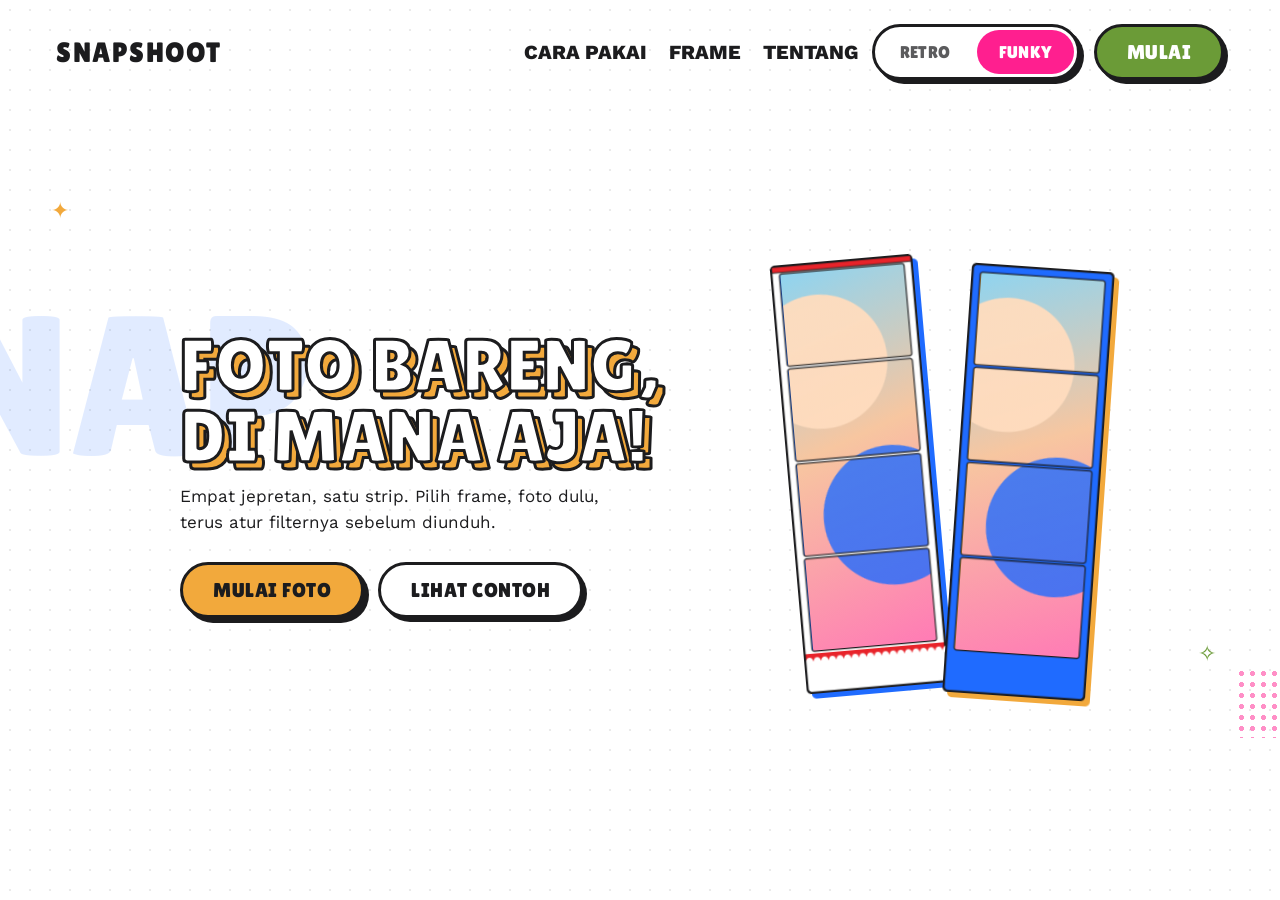
==== commit 878ed9f5: "style: replace the result share and retake buttons with theme-sized icon buttons" ====
--- a/index.html
+++ b/index.html
@@ -3,7 +3,7 @@
 <head>
 <meta charset="utf-8">
 <meta name="viewport" content="width=device-width, initial-scale=1, viewport-fit=cover">
-<title>Snapshoot — Photobooth online, langsung dari browser</title>
+<title>Snapshoot</title>
 <meta name="description" content="Photobooth virtual gratis. Ambil empat foto, pilih filter dan frame, lalu unduh strip fotomu. Semua diproses di perangkatmu sendiri.">
 <meta name="theme-color" content="#1F6BFF">
 <script>
@@ -35,9 +35,9 @@
     <button class="brand" type="button" data-nav="landing">SNAPSHOOT</button>
     <div class="head-right">
       <nav class="head-nav">
-        <button type="button" data-copy="nav.1" data-nav="frame"></button>
-        <button type="button" data-copy="nav.2" data-nav="frame"></button>
-        <button type="button" data-copy="nav.3" data-nav="landing"></button>
+        <button type="button" data-copy="nav.1" data-nav="howto"></button>
+        <button type="button" data-copy="nav.2" data-nav="frames"></button>
+        <button type="button" data-copy="nav.3" data-nav="about"></button>
       </nav>
       <div class="theme-toggle" role="group" aria-label="Pilih tema tampilan">
         <button type="button" data-theme-set="retro">Retro</button>
@@ -64,7 +64,7 @@
       <p class="hero-sub" data-copy="hero.sub"></p>
       <div class="hero-actions">
         <button class="btn btn-primary" type="button" data-copy="hero.cta" data-nav="frame"></button>
-        <button class="btn btn-ghost" type="button" data-copy="hero.ghost" data-nav="frame"></button>
+        <button class="btn btn-ghost" type="button" data-copy="hero.ghost" data-nav="examples"></button>
       </div>
     </div>
 
@@ -79,6 +79,108 @@
   </div>
 </section>
 
+<!-- cara pakai -->
+<section class="view view-howto" id="view-howto">
+  <div class="decor funky-decor" aria-hidden="true">
+    <span class="decor-word decor-word-howto">HOW</span>
+    <span class="decor-star decor-star-a">✦</span>
+    <span class="decor-dots decor-dots-a"></span>
+  </div>
+
+  <div class="step-head">
+    <button class="round-btn" type="button" data-nav="landing" aria-label="Kembali">
+      <svg class="icon-back" viewBox="0 0 24 24" aria-hidden="true" focusable="false"><path d="M21 12H3.5M10.5 5.5 3.5 12l7 6.5"/></svg>
+    </button>
+    <div class="step-head-text">
+      <span class="step-badge" data-copy="howto.badge"></span>
+      <h2 class="page-title" data-copy="howto.title"></h2>
+    </div>
+  </div>
+
+  <div class="info-body">
+    <div class="info-inner">
+      <ol class="steps" id="howto-steps"></ol>
+      <p class="info-note" data-copy="howto.note"></p>
+    </div>
+  </div>
+</section>
+
+<!-- galeri frame -->
+<section class="view view-frames" id="view-frames">
+  <div class="decor funky-decor" aria-hidden="true">
+    <span class="decor-word decor-word-frames">FRAME</span>
+    <span class="decor-star decor-star-b">✧</span>
+    <span class="decor-checker"></span>
+  </div>
+
+  <div class="step-head">
+    <button class="round-btn" type="button" data-nav="landing" aria-label="Kembali">
+      <svg class="icon-back" viewBox="0 0 24 24" aria-hidden="true" focusable="false"><path d="M21 12H3.5M10.5 5.5 3.5 12l7 6.5"/></svg>
+    </button>
+    <div class="step-head-text">
+      <span class="step-badge" data-copy="frames.badge"></span>
+      <h2 class="page-title" data-copy="frames.title"></h2>
+    </div>
+  </div>
+
+  <div class="info-body">
+    <div class="frame-gallery" id="frame-gallery"></div>
+  </div>
+</section>
+
+<!-- contoh strip -->
+<section class="view view-examples" id="view-examples">
+  <div class="decor funky-decor" aria-hidden="true">
+    <span class="decor-word decor-word-examples">YAY</span>
+    <span class="decor-star decor-star-a">✦</span>
+    <span class="decor-dots decor-dots-a"></span>
+  </div>
+
+  <div class="step-head">
+    <button class="round-btn" type="button" data-nav="landing" aria-label="Kembali">
+      <svg class="icon-back" viewBox="0 0 24 24" aria-hidden="true" focusable="false"><path d="M21 12H3.5M10.5 5.5 3.5 12l7 6.5"/></svg>
+    </button>
+    <div class="step-head-text">
+      <span class="step-badge" data-copy="examples.badge"></span>
+      <h2 class="page-title" data-copy="examples.title"></h2>
+    </div>
+  </div>
+
+  <div class="info-body">
+    <div class="example-gallery" id="example-gallery"></div>
+    <div class="empty-state" id="example-empty" hidden>
+      <h3 data-copy="examples.emptyTitle"></h3>
+      <p data-copy="examples.emptyText"></p>
+    </div>
+  </div>
+</section>
+
+<!-- tentang -->
+<section class="view view-about" id="view-about">
+  <div class="decor funky-decor" aria-hidden="true">
+    <span class="decor-word decor-word-about">HAI</span>
+    <span class="decor-star decor-star-a">✦</span>
+    <span class="decor-star decor-star-b">✧</span>
+  </div>
+
+  <div class="step-head">
+    <button class="round-btn" type="button" data-nav="landing" aria-label="Kembali">
+      <svg class="icon-back" viewBox="0 0 24 24" aria-hidden="true" focusable="false"><path d="M21 12H3.5M10.5 5.5 3.5 12l7 6.5"/></svg>
+    </button>
+    <div class="step-head-text">
+      <span class="step-badge" data-copy="about.badge"></span>
+      <h2 class="page-title" data-copy="about.title"></h2>
+    </div>
+  </div>
+
+  <div class="info-body">
+    <div class="info-inner">
+      <div class="about-text" id="about-text"></div>
+      <div class="info-cards" id="about-highlights"></div>
+    </div>
+  </div>
+</section>
+
 <!-- pilih frame -->
 <section class="view view-frame" id="view-frame">
   <div class="decor funky-decor" aria-hidden="true">
@@ -95,7 +197,6 @@
       <span class="step-badge" data-copy="frame.step"></span>
       <h2 class="page-title" data-copy="frame.title"></h2>
     </div>
-    <p class="page-sub" data-copy="frame.sub"></p>
   </div>
 
   <div class="page-body">
@@ -122,8 +223,10 @@
       <span class="icon-close">✕</span>
     </button>
     <span class="capture-count" id="capture-count"></span>
-    <span class="round-spacer"></span>
-    <button class="btn btn-primary capture-next" type="button" id="capture-next" data-copy="capture.next" data-nav="filter" hidden></button>
+    <button class="btn btn-primary capture-next" type="button" id="capture-next" data-nav="filter" hidden>
+      <svg class="icon-next" viewBox="0 0 24 24" aria-hidden="true" focusable="false"><path d="M3 12h17.5M13.5 5.5 20.5 12l-7 6.5"/></svg>
+      <span data-copy="capture.next"></span>
+    </button>
   </div>
 
   <div class="progress" id="capture-progress" aria-hidden="true"></div>
@@ -203,7 +306,6 @@
       <span class="step-badge" data-copy="filter.step"></span>
       <h2 class="page-title" data-copy="filter.title"></h2>
     </div>
-    <p class="page-sub" data-copy="filter.sub"></p>
   </div>
 
   <div class="page-body">
@@ -247,8 +349,12 @@
       <div class="result-actions">
         <button class="btn btn-primary" type="button" id="download-btn" data-copy="result.download"></button>
         <div class="result-actions-row">
-          <button class="btn btn-secondary" type="button" id="share-btn" data-copy="result.share"></button>
-          <button class="btn btn-ghost" type="button" id="again-btn" data-copy="result.again"></button>
+          <button class="round-btn round-btn-lg" type="button" id="share-btn" aria-label="Bagikan">
+            <svg class="icon-share" viewBox="0 0 24 24" aria-hidden="true" focusable="false"><circle cx="18" cy="5" r="3"/><circle cx="6" cy="12" r="3"/><circle cx="18" cy="19" r="3"/><path d="M8.59 13.51l6.83 3.98M15.41 6.51l-6.82 3.98"/></svg>
+          </button>
+          <button class="round-btn round-btn-lg" type="button" id="again-btn" aria-label="Ulangi">
+            <svg class="icon-again" viewBox="0 0 24 24" aria-hidden="true" focusable="false"><path d="M3.51 15a9 9 0 1 0 2.13-9.36L1 10"/><path d="M1 4v6h6"/></svg>
+          </button>
         </div>
       </div>
 
@@ -260,6 +366,7 @@
 
 <script src="js/data.js"></script>
 <script src="js/frames.generated.js"></script>
+<script src="js/examples.generated.js"></script>
 <script src="js/theme.js"></script>
 <script src="js/compositing.js"></script>
 <script src="js/camera.js"></script>
--- a/css/main.css
+++ b/css/main.css
@@ -70,7 +70,10 @@
   align-items: center;
   justify-content: center;
 }
-.icon-back {
+.icon-back,
+.icon-next,
+.icon-share,
+.icon-again {
   width: 62%;
   height: 62%;
   fill: none;
@@ -82,7 +85,6 @@
 .round-btn.is-close .icon-back { display: none; }
 .round-btn:not(.is-close) .icon-close { display: none; }
 .round-btn:disabled { opacity: .4; cursor: default; }
-.round-spacer { width: var(--round-size); flex: 0 0 var(--round-size); }
 .round-btn-light { border-color: var(--round-light-bc); background: var(--round-light-bg); color: var(--round-light-ink); }
 .round-btn-soft {
   width: var(--ctrl-size);
@@ -105,6 +107,11 @@
   box-shadow: var(--shadow-ctrl);
   font-size: 21px;
 }
+.round-btn-lg {
+  width: var(--result-btn-size, var(--round-size));
+  height: var(--result-btn-size, var(--round-size));
+  flex: 0 0 var(--result-btn-size, var(--round-size));
+}
 
 /* header landing */
 .site-head {
@@ -143,10 +150,10 @@
 .theme-toggle button {
   font-family: var(--btn-font);
   font-weight: var(--btn-weight);
-  font-size: 11.5px;
+  font-size: var(--toggle-size);
   letter-spacing: .4px;
   text-transform: var(--btn-transform);
-  padding: 6px 13px;
+  padding: var(--toggle-pad);
   border-radius: 30px;
   color: var(--muted);
 }
@@ -234,9 +241,98 @@
   text-transform: var(--title-transform);
   color: var(--ink);
 }
-.page-sub { grid-column: 1 / -1; margin-top: 6px; font-size: var(--sub-size); line-height: 1.5; color: var(--muted); }
 
 .page-body { flex: 1; min-height: 0; overflow-y: auto; overscroll-behavior: contain; padding: var(--grid-top) var(--pad) 18px; }
+
+/* halaman info */
+.info-body { flex: 1; min-height: 0; overflow-y: auto; overscroll-behavior: contain; padding: var(--grid-top) var(--pad) 28px; }
+.info-inner { max-width: 900px; }
+.steps { display: grid; gap: var(--grid-gap); margin: 0; padding: 0; list-style: none; }
+.step-card {
+  display: flex;
+  gap: 14px;
+  padding: 18px;
+  background: var(--surface);
+  border: var(--card-border);
+  border-radius: var(--radius-stage);
+  box-shadow: var(--shadow-ghost);
+}
+.step-card-num {
+  flex: 0 0 auto;
+  display: flex;
+  align-items: center;
+  justify-content: center;
+  width: 36px;
+  height: 36px;
+  border-radius: 50%;
+  border: var(--check-border);
+  background: var(--accent);
+  color: var(--on-accent);
+  font-family: var(--font-display);
+  font-weight: var(--display-weight);
+  font-size: 18px;
+}
+.step-card h3, .info-card h3 {
+  margin: 0 0 6px;
+  font-family: var(--font-display);
+  font-weight: var(--display-weight);
+  font-size: 19px;
+  line-height: 1.15;
+  text-transform: var(--title-transform);
+  color: var(--ink);
+}
+.step-card p, .info-card p, .about-text p { font-size: 15px; line-height: 1.6; color: var(--muted); }
+.info-note {
+  margin-top: var(--grid-gap);
+  padding: 16px 18px;
+  border: var(--card-border);
+  border-radius: var(--radius-stage);
+  font-size: 14.5px;
+  line-height: 1.6;
+  color: var(--muted);
+}
+.about-text { display: grid; gap: 14px; max-width: 62ch; }
+.about-text p { font-size: 16px; }
+.info-cards { display: grid; gap: var(--grid-gap); margin-top: 24px; }
+.info-card {
+  padding: 18px;
+  background: var(--surface);
+  border: var(--card-border);
+  border-radius: var(--radius-stage);
+  box-shadow: var(--shadow-ghost);
+}
+.example-gallery { display: grid; gap: var(--grid-gap); grid-template-columns: repeat(2, 1fr); }
+.example-gallery[hidden] { display: none; }
+.example-card { margin: 0; display: flex; flex-direction: column; gap: 10px; }
+.example-card img { width: 100%; filter: var(--strip-shadow); }
+.example-card figcaption { display: flex; flex-direction: column; gap: 2px; }
+.example-name {
+  font-family: var(--card-label-font);
+  font-weight: var(--card-label-weight);
+  font-size: var(--card-label-size);
+  text-transform: var(--card-label-transform);
+  color: var(--ink);
+}
+.example-note { font-size: 13px; color: var(--muted); }
+.empty-state {
+  padding: 30px 24px;
+  border: 2px dashed var(--upload-slot-border, var(--muted));
+  border-radius: var(--radius-stage);
+  text-align: center;
+}
+.empty-state[hidden] { display: none; }
+.empty-state h3 {
+  margin: 0 0 8px;
+  font-family: var(--font-display);
+  font-weight: var(--display-weight);
+  font-size: 21px;
+  text-transform: var(--title-transform);
+  color: var(--ink);
+}
+.empty-state p { font-size: 15px; line-height: 1.6; color: var(--muted); }
+.frame-gallery { display: grid; gap: var(--grid-gap); grid-template-columns: repeat(2, 1fr); }
+.frame-gallery .frame-card { margin: 0; }
+.frame-gallery .frame-thumb { width: 100%; }
 
 /* kartu pilihan */
 .grid { display: grid; gap: var(--grid-gap); align-content: start; }
@@ -311,10 +407,10 @@
 
 /* capture */
 .view-capture { background: var(--capture-bg); color: var(--on-capture); }
-.capture-top { display: flex; align-items: center; justify-content: space-between; gap: 10px; padding: 10px var(--pad) 0; }
-.capture-next { padding: 10px 20px; font-size: 15px; }
-.capture-next[hidden] { display: none; }
-.capture-top:has(.capture-next:not([hidden])) .round-spacer { display: none; }
+.capture-top { display: grid; grid-template-columns: 1fr auto 1fr; align-items: center; gap: 10px; padding: 10px var(--pad) 0; }
+.capture-next { justify-self: end; padding: 10px 20px; font-size: 15px; }
+.capture-next .icon-next { display: none; }
+.capture-next[hidden] { display: inline-flex; visibility: hidden; }
 .capture-count {
   font-family: var(--count-font);
   font-weight: var(--count-weight);
@@ -499,10 +595,10 @@
   filter: var(--strip-shadow);
 }
 .result-detail { order: 3; display: none; }
-.result-actions { order: 4; display: flex; flex-direction: column; gap: 10px; padding: 14px var(--pad) var(--foot-bottom); margin: 0 calc(var(--pad) * -1); background: var(--foot-cta-bg); }
+.result-actions { order: 4; display: flex; flex-direction: row; align-items: center; justify-content: center; gap: 10px; padding: 14px var(--pad) var(--foot-bottom); margin: 0 calc(var(--pad) * -1); background: var(--foot-cta-bg); }
 .result-actions-row { display: flex; gap: 10px; }
-.result-actions .btn { flex: 1; white-space: nowrap; }
-.result-actions > .btn { width: 100%; padding: var(--btn-pad-block); font-size: var(--btn-size-block); }
+.result-actions .btn { white-space: nowrap; }
+.result-actions > .btn { padding: var(--btn-pad-block); font-size: var(--btn-size-block); }
 .result-note { order: 5; display: none; }
 .result-status { order: 6; text-align: center; font-size: 13px; color: var(--muted); padding: 10px var(--pad) 16px; }
 .result-status:empty { display: none; }
@@ -519,9 +615,12 @@
 
   .step-head { padding-top: 14px; gap: 8px 14px; }
   .page-title { margin-top: 14px; }
-  .page-sub { margin-top: 8px; }
 
   .grid-filter, .grid-frame { grid-template-columns: repeat(3, 1fr); gap: 26px; }
+  .frame-gallery, .example-gallery { grid-template-columns: repeat(3, 1fr); }
+  .empty-state { padding: 40px 32px; }
+  .steps, .info-cards { grid-template-columns: repeat(2, 1fr); }
+  .step-card, .info-card { padding: 22px; }
 
   .capture-main { justify-content: center; }
   .stage { width: min(100%, calc(100cqh * 520 / 383)); max-width: none; aspect-ratio: 520 / 383; }
@@ -536,14 +635,13 @@
     padding-left: max(var(--pad), calc((100% - 560px) / 2 + var(--pad)));
     padding-right: max(var(--pad), calc((100% - 560px) / 2 + var(--pad)));
   }
-  .result-actions > .btn { width: auto; flex: 1; }
-  .result-actions-row { flex: 2; }
 }
 
 @media (min-width: 1080px) {
+  .site-head { padding-top: 26px; }
   .head-cta { display: inline-flex; }
   .landing-body { flex-direction: row; align-items: center; gap: 48px; padding-bottom: 40px; }
-  .hero-copy { flex: 1; align-items: flex-start; text-align: left; }
+  .hero-copy { flex: 1; align-items: flex-start; text-align: left; transform: translateX(calc(25vw - 196px)); }
   .hero-sub { max-width: 42ch; }
   .hero-strips { flex: 1; align-self: stretch; gap: 26px; }
   .hero-strip img { height: min(52vh, 430px, calc(100cqh - 16px)); }
@@ -551,8 +649,25 @@
   .step-head { display: flex; align-items: center; gap: 18px; padding-top: 24px; }
   .step-head-text { display: flex; flex-direction: column; align-items: flex-start; gap: 6px; }
   .page-title { margin-top: 0; }
-  .page-sub { margin: 0 0 0 auto; text-align: right; max-width: 38ch; }
-
+
+  .frame-gallery, .example-gallery { grid-template-columns: repeat(6, 1fr); }
+  .empty-state { max-width: 620px; margin: 12px auto 0; padding: 48px 40px; }
+  .empty-state h3 { font-size: 26px; }
+  .empty-state p { font-size: 16.5px; }
+  .info-body { padding-bottom: 34px; }
+  .info-inner { max-width: none; }
+  .view-howto .info-body, .view-about .info-body { display: flex; flex-direction: column; }
+  .view-howto .info-inner, .view-about .info-inner { margin-block: auto; }
+  .step-card, .info-card { padding: 26px 28px; }
+  .step-card h3, .info-card h3 { font-size: 23px; }
+  .step-card p, .info-card p { font-size: 16.5px; }
+  .step-card { gap: 18px; }
+  .step-card-num { width: 46px; height: 46px; font-size: 22px; }
+  .info-note { padding: 22px 26px; font-size: 16px; }
+  .about-text { max-width: none; }
+  .about-text p { font-size: 18px; line-height: 1.7; }
+  .view-about .info-inner { display: grid; grid-template-columns: minmax(0, 1.2fr) minmax(0, 1fr); gap: 44px; align-items: start; }
+  .view-about .info-cards { margin-top: 0; grid-template-columns: 1fr; }
   .grid-filter { grid-template-columns: repeat(3, 1fr); gap: 22px; }
   .grid-frame { grid-template-columns: repeat(6, 1fr); gap: 22px; }
 
@@ -594,6 +709,7 @@
     color: var(--panel-ink);
   }
   .strip-panel[hidden] { display: none; }
+  .strip-panel .step-badge { align-self: center; }
   .strip-panel-slots { flex: 1; min-height: 0; display: flex; flex-direction: column; gap: 10px; }
   .panel-slot {
     flex: 1;
@@ -619,8 +735,28 @@
   .result-strip canvas { max-height: min(66vh, 100cqh); max-width: 260px; }
   .result-detail { display: block; font-size: 17px; line-height: 1.6; color: var(--muted); max-width: 42ch; }
   .result-detail-label { display: none; }
-  .result-actions { width: 100%; margin: 0; padding: 14px 0 0; background: none; max-width: 520px; flex-direction: row; }
-  .result-actions > .btn { width: auto; flex: 1; }
+  .result-actions { width: 100%; margin: 0; padding: 14px 0 0; background: none; max-width: 520px; flex-direction: row; justify-content: flex-start; }
   .result-note { display: block; font-family: var(--font-accent); font-weight: 600; font-size: 22px; color: var(--select); }
   .result-status { text-align: left; padding: 0; }
 }
+
+@media (max-width: 719px) {
+  .capture-next {
+    position: relative;
+    width: var(--round-size);
+    height: var(--round-size);
+    padding: 0;
+    border-radius: 50%;
+    box-shadow: var(--shadow-round);
+  }
+  .capture-next .icon-next { display: block; }
+  .capture-next span {
+    position: absolute;
+    width: 1px;
+    height: 1px;
+    margin: -1px;
+    overflow: hidden;
+    clip-path: inset(50%);
+    white-space: nowrap;
+  }
+}
--- a/css/theme-retro.css
+++ b/css/theme-retro.css
@@ -38,6 +38,8 @@
   --shadow-stage: none;
   --toggle-bw: 1px;
   --toggle-bc: rgba(74, 55, 40, .14);
+  --toggle-size: 11.5px;
+  --toggle-pad: 6px 13px;
 
   --btn-font: 'Fredoka', sans-serif;
   --btn-weight: 600;
@@ -84,7 +86,6 @@
   --hero-sub-size: 15.5px;
   --hero-sub-width: 30ch;
   --page-title-size: 28px;
-  --sub-size: 14.5px;
 
   --badge-font: 'Fredoka', sans-serif;
   --badge-weight: 600;
@@ -138,6 +139,7 @@
   --round-bg: transparent;
   --round-ink: #2B2320;
   --shadow-round: none;
+  --result-btn-size: 58px;
   --round-light-bc: rgba(247, 239, 225, .5);
   --round-light-bg: transparent;
   --round-light-ink: #F7EFE1;
@@ -238,6 +240,9 @@
 /* penanda pilihan gaya retro */
 [data-theme="retro"] .frame-card.is-selected .frame-thumb { outline: none; filter: drop-shadow(0 6px 16px rgba(217, 107, 69, .4)); }
 [data-theme="retro"] .strip-panel .step-badge { color: #66755B; }
+[data-theme="retro"] .step-card, [data-theme="retro"] .info-card { box-shadow: 0 8px 20px rgba(74, 55, 40, .06); }
+[data-theme="retro"] .info-note { background: #FBF6EC; }
+[data-theme="retro"] .empty-state { background: #FBF6EC; border-color: rgba(74, 55, 40, .2); }
 [data-theme="retro"] .btn-primary:hover { background: #C25C39; }
 [data-theme="retro"] .btn-ghost:hover { background: rgba(43, 35, 32, .06); }
 [data-theme="retro"] .hero-strip:last-child { display: none; }
@@ -248,7 +253,6 @@
     --hero-size: 60px;
     --hero-sub-size: 18px;
     --page-title-size: 38px;
-    --sub-size: 16px;
     --round-size: 42px;
     --ctrl-size: 56px;
     --shutter-size: 104px;
@@ -287,8 +291,10 @@
     --ctrl-size: 52px;
     --countdown-circle: 190px;
     --countdown-size: 104px;
-    --brand-size: 15px;
+    --brand-size: 20px;
     --brand-tracking: 3px;
-    --nav-size: 14px;
+    --nav-size: 17px;
+    --toggle-size: 15px;
+    --toggle-pad: 14px 22px;
   }
 }
--- a/css/theme-funky.css
+++ b/css/theme-funky.css
@@ -44,6 +44,8 @@
   --shadow-stage: 7px 7px 0 #1C1C1E;
   --toggle-bw: 3px;
   --toggle-bc: #1C1C1E;
+  --toggle-size: 11.5px;
+  --toggle-pad: 6px 13px;
 
   --btn-font: 'Lilita One', sans-serif;
   --btn-weight: 400;
@@ -90,7 +92,6 @@
   --hero-sub-size: 15px;
   --hero-sub-width: 32ch;
   --page-title-size: 34px;
-  --sub-size: 14px;
 
   --badge-font: 'Work Sans', sans-serif;
   --badge-weight: 800;
@@ -144,6 +145,7 @@
   --round-bg: #6B9B37;
   --round-ink: #FFFFFF;
   --shadow-round: 3px 3px 0 #1C1C1E;
+  --result-btn-size: 58px;
   --round-light-bc: #1C1C1E;
   --round-light-bg: #FFFFFF;
   --round-light-ink: #1C1C1E;
@@ -253,6 +255,10 @@
 [data-theme="funky"] .decor-word-filter { top: 22%; right: -4%; color: var(--decor-pink); opacity: .14; }
 [data-theme="funky"] .decor-word-frame { top: 24%; left: -3%; color: var(--decor-yellow); opacity: .18; }
 [data-theme="funky"] .decor-word-result { top: 34%; left: -6%; color: var(--decor-green); opacity: .16; }
+[data-theme="funky"] .decor-word-howto { top: 30%; right: -6%; color: var(--decor-blue); opacity: .12; }
+[data-theme="funky"] .decor-word-frames { top: 26%; left: -4%; color: var(--decor-pink); opacity: .12; }
+[data-theme="funky"] .decor-word-about { top: 32%; right: -4%; color: var(--decor-green); opacity: .14; }
+[data-theme="funky"] .decor-word-examples { top: 28%; left: -5%; color: var(--decor-yellow); opacity: .16; }
 [data-theme="funky"] .decor-star { position: absolute; font-size: 22px; }
 [data-theme="funky"] .decor-star-a { top: 22%; left: 4%; color: var(--decor-yellow); }
 [data-theme="funky"] .decor-star-b { bottom: 26%; right: 5%; color: var(--decor-green); }
@@ -384,6 +390,9 @@
   border-bottom: 2px solid #1C1C1E;
 }
 
+[data-theme="funky"] .step-card-num { box-shadow: 3px 3px 0 #1C1C1E; }
+[data-theme="funky"] .info-note { background: #FFFFFF; box-shadow: 4px 4px 0 #1C1C1E; }
+[data-theme="funky"] .empty-state { background: #FFFFFF; border: 3px dashed #1C1C1E; box-shadow: 5px 5px 0 #1C1C1E; }
 [data-theme="funky"] .filter-card .card-label {
   padding: 7px 10px;
   border: 3px solid #1C1C1E;
@@ -445,7 +454,6 @@
     --hero-sub-size: 17px;
     --hero-sub-width: 44ch;
     --page-title-size: 46px;
-    --sub-size: 16px;
     --badge-size: 12px;
     --badge-pad: 6px 16px;
     --round-size: 46px;
@@ -459,6 +467,7 @@
     --result-title-size: 46px;
     --btn-size: 20px;
     --btn-size-block: 22px;
+    --result-btn-size: 60px;
   }
 }
 
@@ -472,12 +481,16 @@
     --round-size: 48px;
     --shutter-size: 104px;
     --countdown-size: 170px;
-    --brand-size: 24px;
+    --brand-size: 28px;
+    --nav-size: 20px;
+    --toggle-size: 17px;
+    --toggle-pad: 12px 22px;
     --brand-bg: transparent;
     --brand-border: 0;
     --brand-pad: 0;
     --brand-shadow: none;
   }
+  [data-theme="funky"] .site-head { padding-top: 24px; }
   [data-theme="funky"] .brand { display: block; }
   [data-theme="funky"] .head-nav { display: flex; }
   [data-theme="funky"] .hero-banner { display: none; }
@@ -498,7 +511,7 @@
   [data-theme="funky"] .result-actions::before { display: none; }
 }
 
-/* landing funky di hp & tablet: banner jadi judul tunggal */
+/* landing funky di hp & tablet */
 @media (max-width: 1079px) {
   [data-theme="funky"] {
     --hero-gap: 24px;
